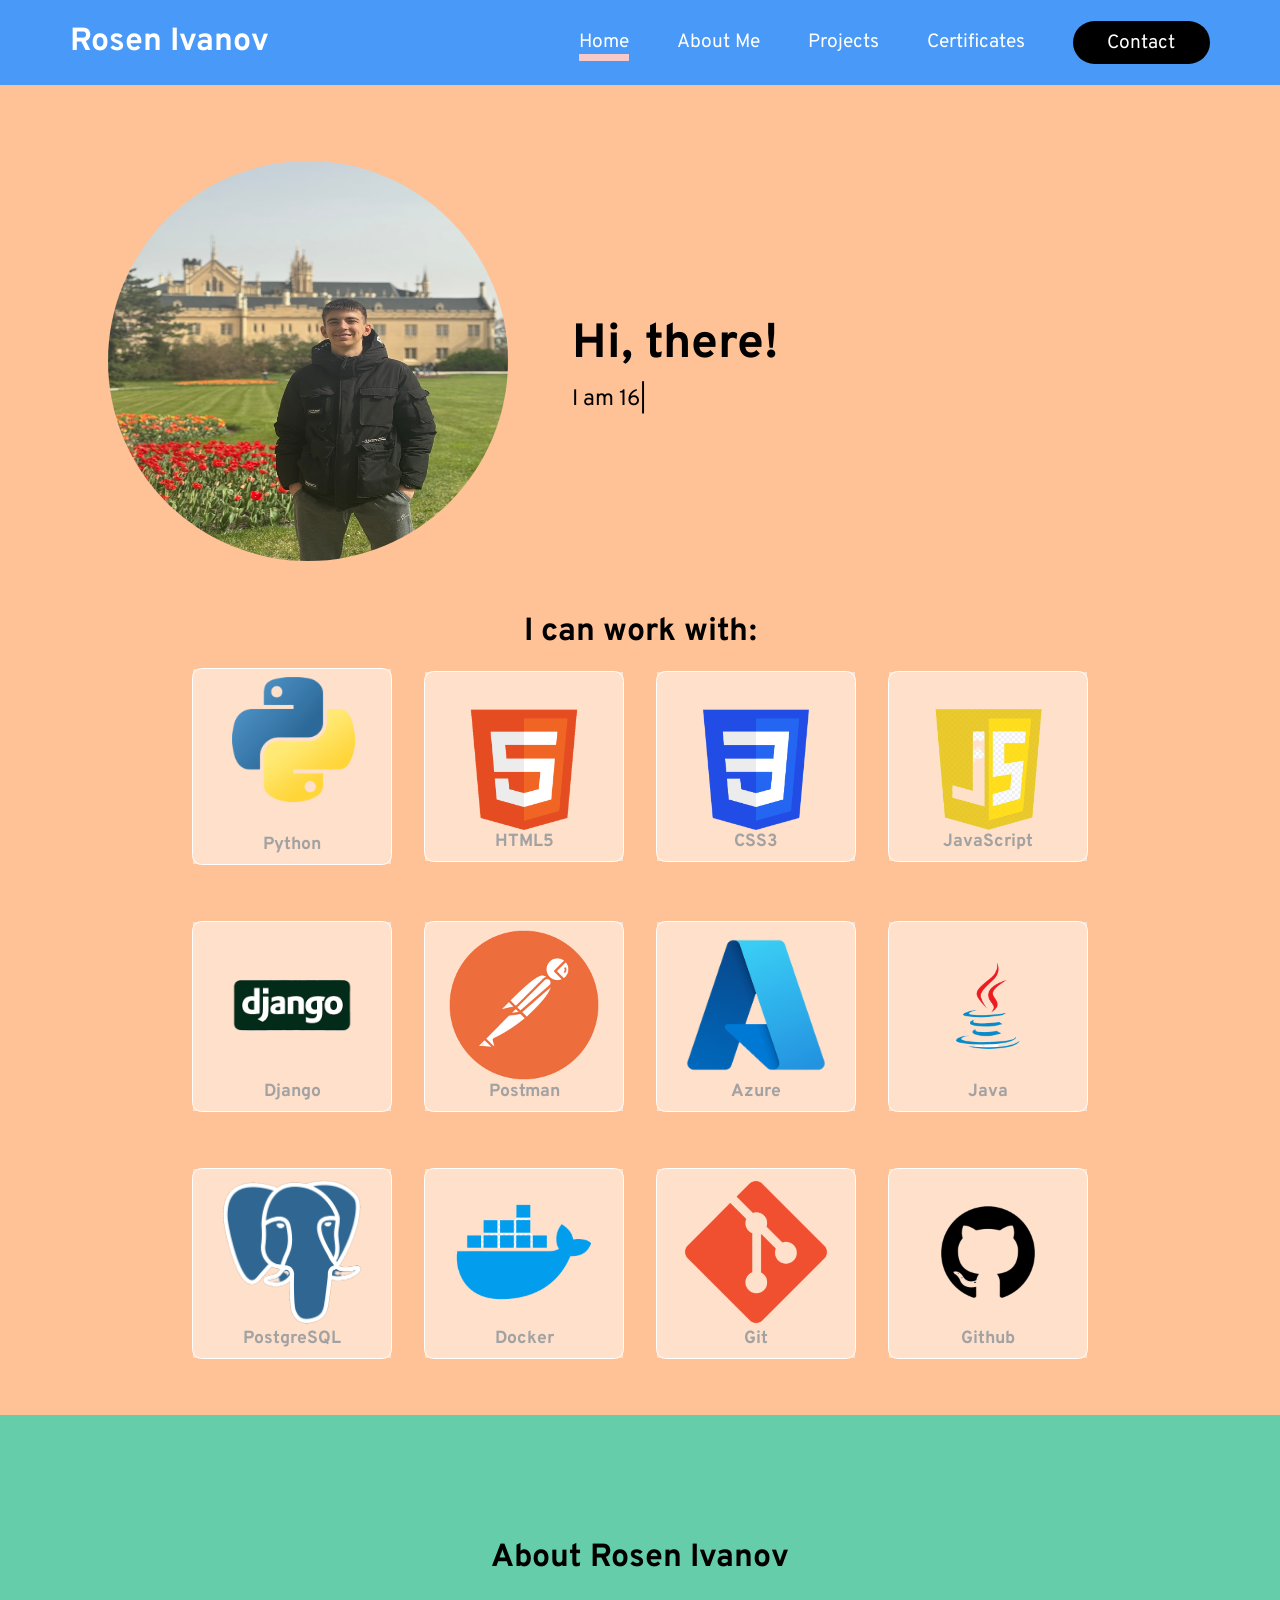
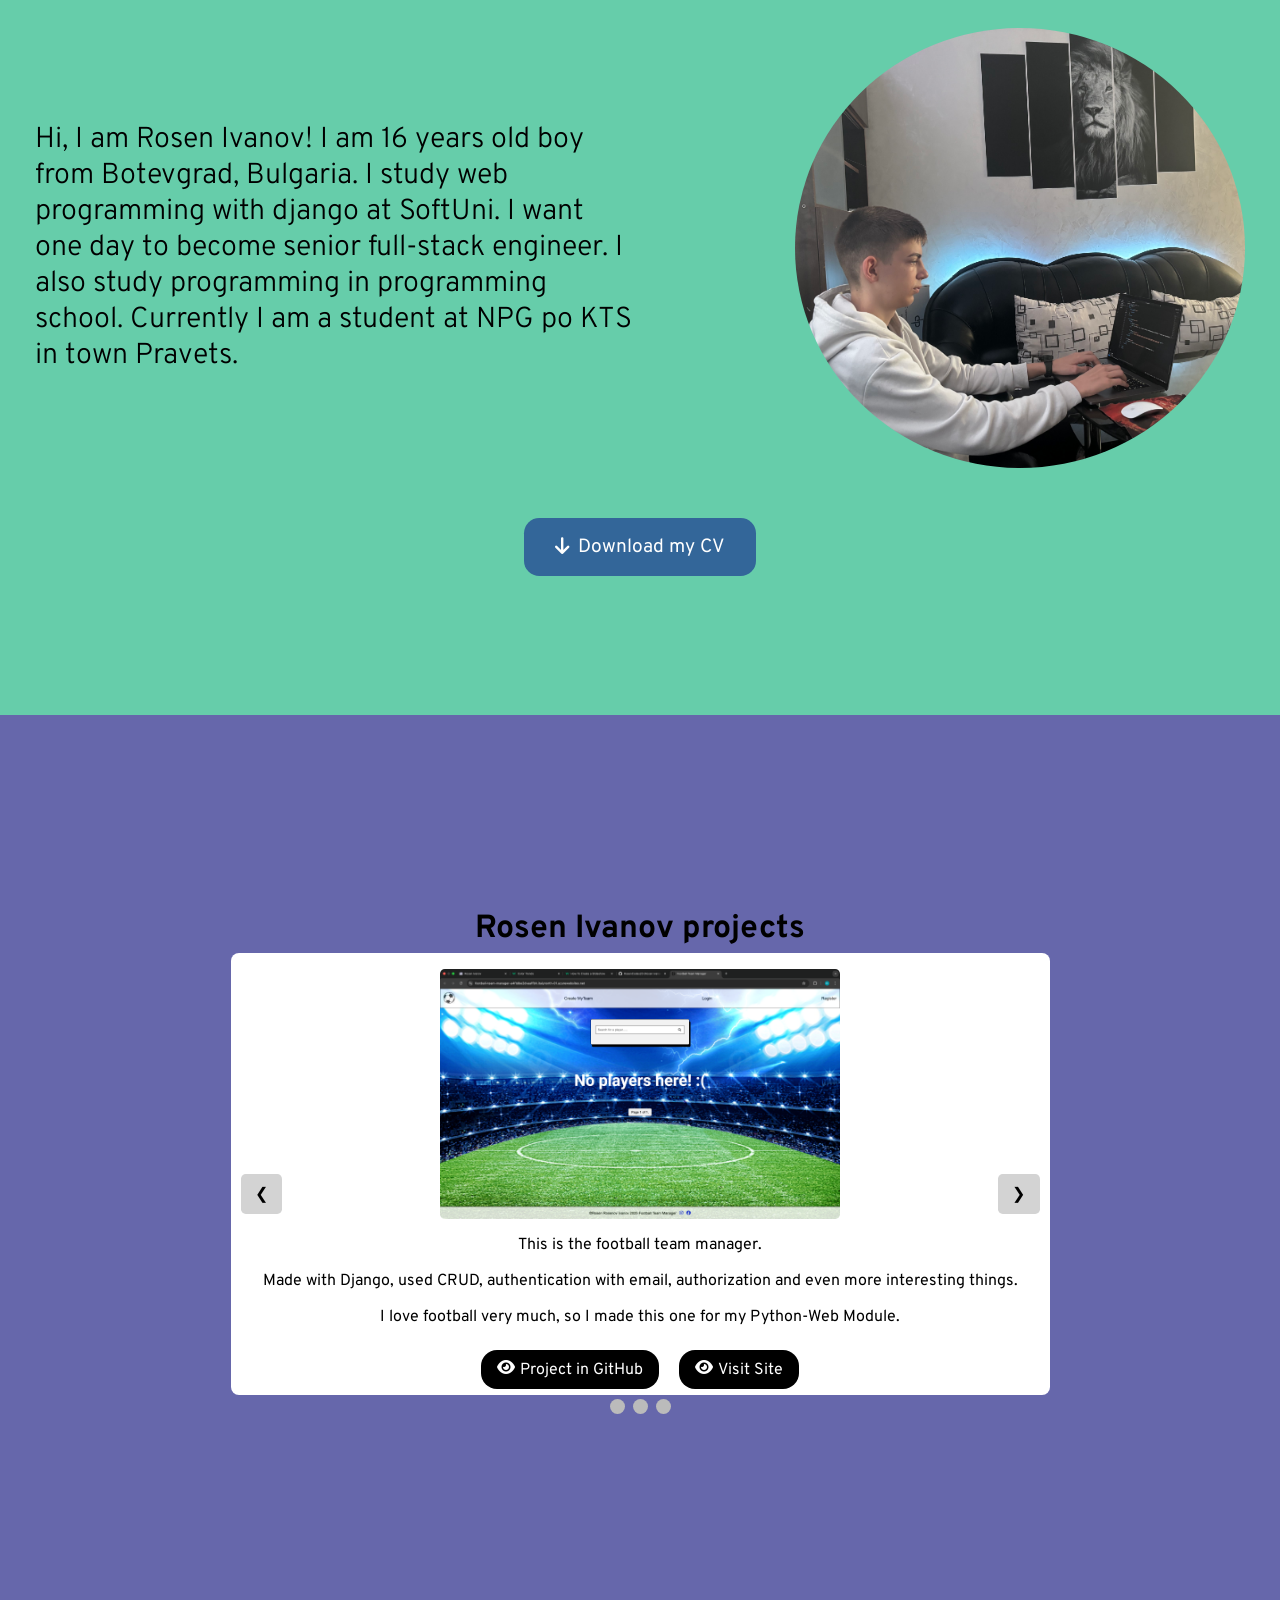
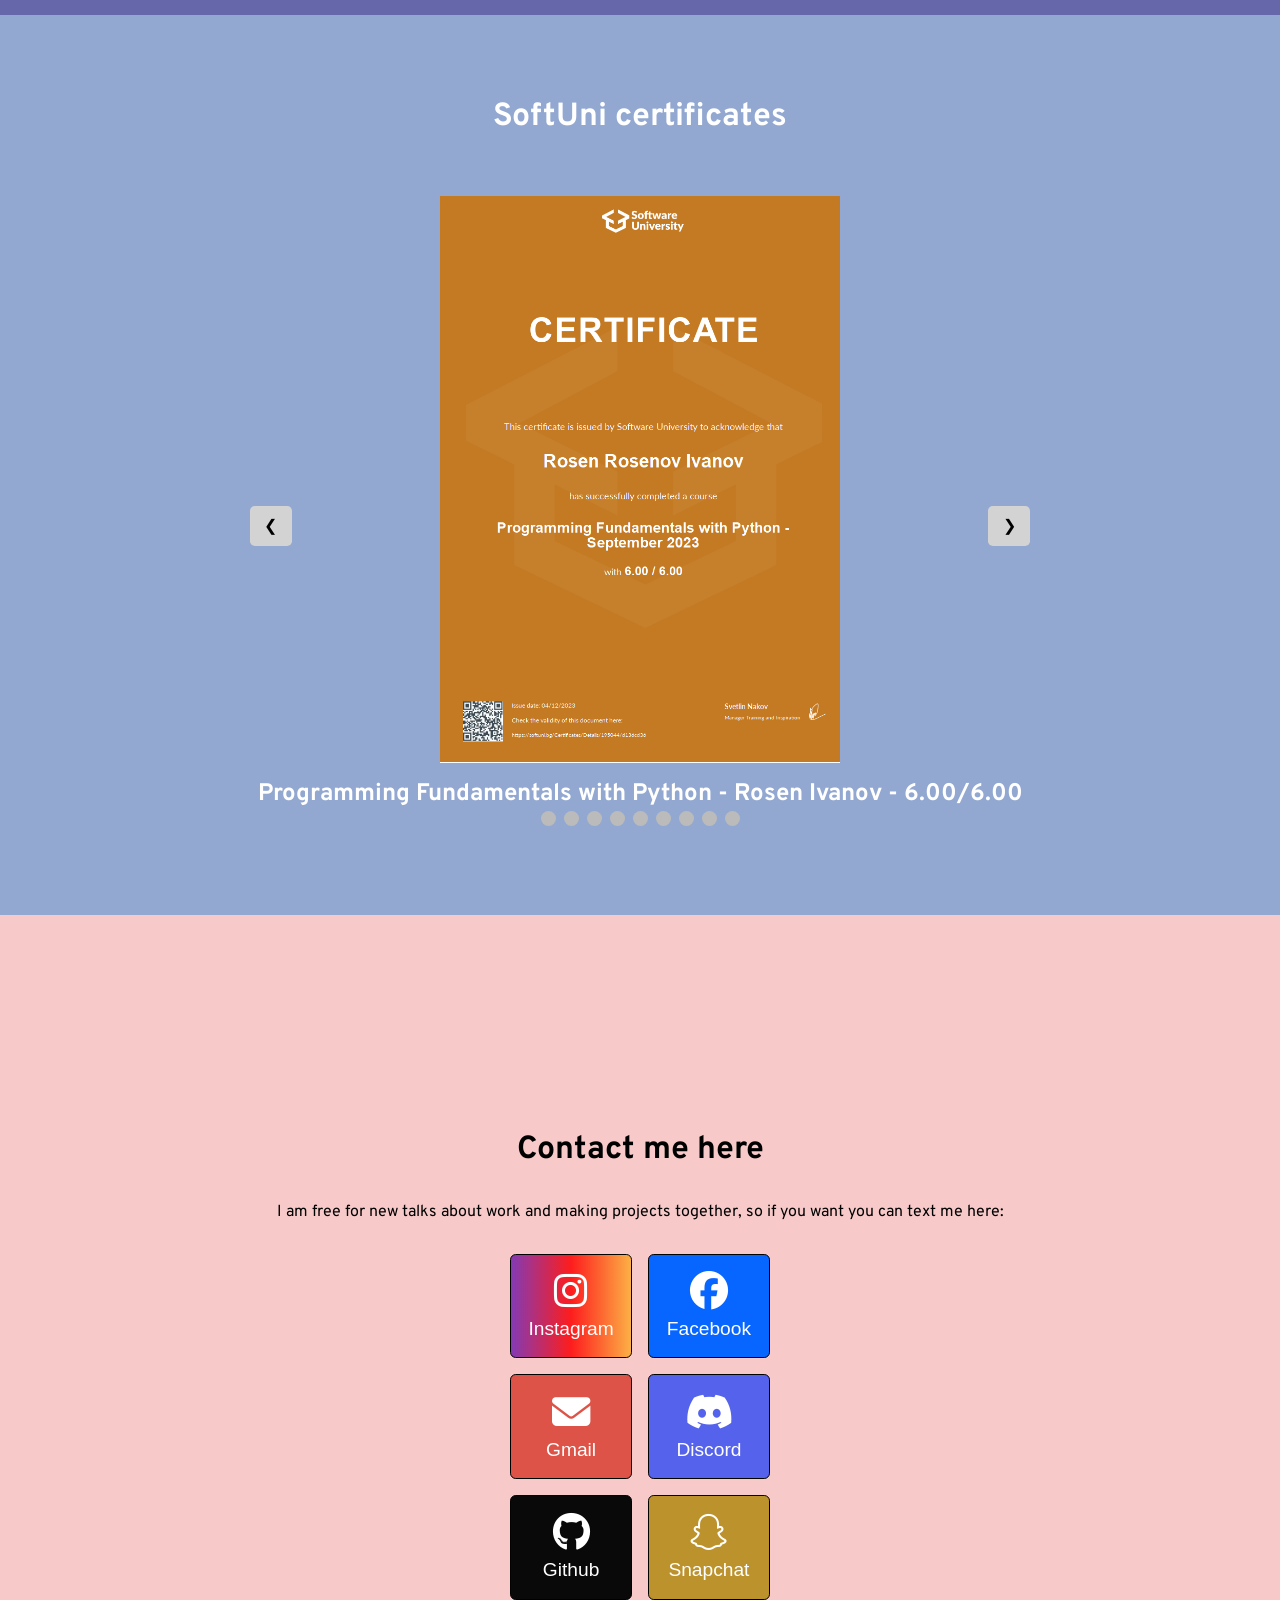
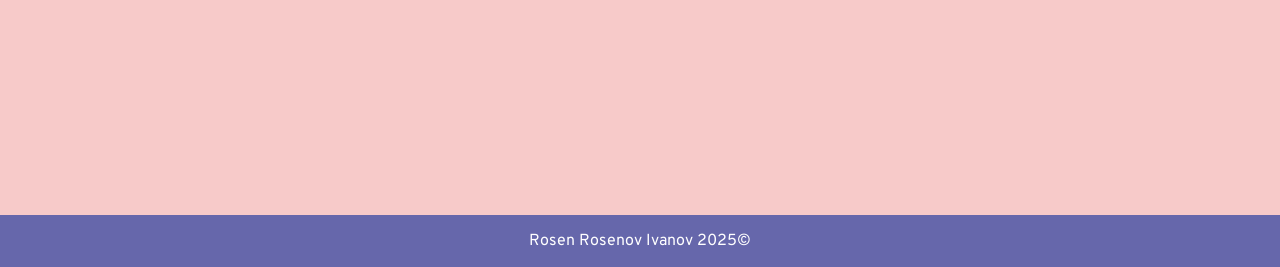
==== index.html @ 3afd98c7 "feat: added footer" ====
<!DOCTYPE html>
<html lang="en">
<head>
    <meta charset="UTF-8">
    <meta name="viewport" content="width=device-width, initial-scale=1.0">
    <title>Rosen Ivanov</title>
    <link rel="stylesheet" href="style.css">
    <link rel="icon" type="image/x-icon" href="https://cdn-icons-png.flaticon.com/512/6509/6509613.png">
    <script src="script.js"></script>
    <script src="nav.js"></script>
    <script src="copyText.js"></script>
    <script src="burger.js"></script>
    <script src="cv.js"></script>
    <link rel="stylesheet" href="https://cdnjs.cloudflare.com/ajax/libs/font-awesome/6.7.2/css/all.min.css" integrity="sha512-Evv84Mr4kqVGRNSgIGL/F/aIDqQb7xQ2vcrdIwxfjThSH8CSR7PBEakCr51Ck+w+/U6swU2Im1vVX0SVk9ABhg==" crossorigin="anonymous" referrerpolicy="no-referrer" />
</head>
<body>
    <header>
        
        <div class="h1-wrapper">
            <h1>Rosen Ivanov</h1>
        </div>
        
        <nav>
            <ul>
                <li><a href="#home" class="active">Home</a></li>
                <li><a href="#about">About Me</a></li>
                <li><a href="#projects">Projects</a></li>
                <li><a href="#certificates">Certificates</a></li>
                <li><a href="#contacts">Contact</a></li>
            </ul>
        </nav>
        
    </header>
    
    <section class="home" id="home">
        
        <section>
            <section>
                <img src="images/73BB8FD6-31E5-48A7-BD12-832B6E01105D_1_105_c.jpeg" alt="">
            </section>
            
            <div class="h2-wrap">
                <h2>Hi, there!</h2>
                <div class="p-wrap">
                    <p id="typing"></p>
                    <span>|</span>
                </div>
            </div>
            
            <div class="hamburger">
                <input type="checkbox" id="navi-toggle" class="checkbox" />
                <label for="navi-toggle" class="button">
                    <span class="icons">&nbsp;</span>
                </label>
                <div class="background">&nbsp;</div>
                
                <nav class="nav">
                    <ul class="list">
                        <li class="item"> <a class="link" href="#home"> Home </a> </li>
                        <li class="item"> <a class="link" href="#about"> About Me</a> </li>
                        <li class="item"> <a class="link" href="#projects"> Projects </a> </li>
                        <li class="item"> <a class="link" href="#certificates"> Certificates </a> </li>
                        <li class="item"> <a class="link" href="#contacts"> Contact </a> </li>
                    </ul>
                </nav>
            </div>
        </section>
        
        
        <section>
            <h2>I can work with:</h2>
            <div class="work-with-wrapper">
                
                <a href="https://www.python.org/" target="_blank">
                    <div class="wrap-img">
                        
                        <img src="images/Python-logo-notext Background Removed.png" alt="">
                        <h4>Python</h4>
                    </div>
                </a>
                
                <a href="https://developer.mozilla.org/en-US/docs/Web/HTML" target="_blank">
                    <div class="wrap-img">
                        <div class="img-wrapper">
                            
                            <img src="images/HTML5_Logo_512 Background Removed.png" alt="">
                        </div>
                        <h4>HTML5</h4>
                    </div>
                </a>
                
                <a href="https://developer.mozilla.org/en-US/docs/Web/CSS" target="_blank">
                    <div class="wrap-img">
                        <div class="img-wrapper">
                            <img src="images/CSS3_logo_and_wordmark Background Removed.png" alt="">
                        </div>
                        <h4>CSS3</h4>
                    </div>
                </a>
                
                <a href="https://developer.mozilla.org/en-US/docs/Web/JavaScript" target="_blank">
                    <div class="wrap-img">
                        <div class="img-wrapper">
                            <img src="images/6bd4cdb9e3c7f6de90a42593ee8817a1 Background Removed.png" alt="">
                        </div>
                        <h4>JavaScript</h4>
                    </div>
                </a>
                
                <a href="https://www.djangoproject.com/" target="_blank">
                    <div class="wrap-img">
                        <div class="img-wrapper">
                            <img src="images/png-transparent-django-python-computer-icons-logo-python-text-label-rectangle-thumbnail Background Removed.png" alt="">
                        </div>
                        <h4>Django</h4>
                    </div>
                </a>
                
                <a href="https://www.postman.com/" target="_blank">
                    <div class="wrap-img">
                        <div class="img-wrapper">
                            <img src="images/postman-logo Background Removed.png" alt="">
                        </div>
                        <h4>Postman</h4>
                    </div>
                </a>
                
                <a href="https://azure.microsoft.com/en-us/" target="_blank">
                    <div class="wrap-img">
                        <div class="img-wrapper">
                            <img src="images/azure-logo Background Removed.png" alt="">
                        </div>
                        <h4>Azure</h4>
                    </div>
                </a>
                
                <a href="https://www.java.com/en/" target="_blank">
                    <div class="wrap-img">
                        <div class="img-wrapper">
                            <img src="images/Java-Emblem Background Removed.png" alt="">
                        </div>
                        <h4>Java</h4>
                    </div>
                </a>
                
                <a href="https://www.postgresql.org/" target="_blank">
                    <div class="wrap-img">
                        <div class="img-wrapper">
                            <img src="images/Postgresql_elephant Background Removed.png" alt="">
                        </div>
                        <h4>PostgreSQL</h4>
                    </div>
                </a>
                
                <a href="https://www.docker.com/" target="_blank">
                    <div class="wrap-img">
                        <div class="img-wrapper">
                            <img src="images/docker Background Removed.png" alt="">
                        </div>
                        <h4>Docker</h4>
                    </div>
                </a>
                
                <a href="https://git-scm.com/" target="_blank">
                    <div class="wrap-img">
                        <div class="img-wrapper">
                            <img src="images/git-logo Background Removed.png" alt="">
                        </div>
                        <h4>Git</h4>
                    </div>
                </a>
                
                <a href="https://github.com/" target="_blank">
                    <div class="wrap-img">
                        <div class="img-wrapper">
                            <img src="images/github-logo Background Removed.png" alt="">
                        </div>
                        <h4>Github</h4>
                    </div>
                </a>
                
            </div>
        </section>
        
    </section>
    
    <section class="about-me" id="about">
        <h2>About Rosen Ivanov</h2>
        <section>
            <div class="p-wrapper">
                <p>Hi, I am Rosen Ivanov! I am 16 years old boy from Botevgrad, Bulgaria. I study web programming with django at SoftUni. I want one day to become senior full-stack engineer. I also study programming in programming school. Currently I am a student at NPG po KTS in town Pravets.</p>
            </div>
            
            <div class="img-wrapper">
                <img src="images/0DBF2E75-7035-4FCC-8E69-9D03ED6F7963_1_201_a.png" alt="">
            </div>
        </section>
        
        <div class="a-wrap">
            <a href=""><i class="fa-solid fa-arrow-down"></i>Download my CV</a>
        </div>
    </section>
    
    <section class="projects" id="projects">
        <h2>Rosen Ivanov projects</h2>
        <div class="slideshow-container">
            <div class="mySlides fade">
                <img src="images/football.png" width="400px" alt="">
                <div class="text">
                    <p>This is the football team manager.</p>
                    <p>Made with Django, used CRUD, authentication with email, authorization and even more interesting things.</p>
                    <p>I love football very much, so I made this one for my Python-Web Module.</p>
                </div>
                
                <div class="a-links-in-project">
                    <a href="https://github.com/RosenCodes20/Final-Web-Project" target="_blank"><i class="fa-solid fa-eye"></i>Project in GitHub</a>
                    <a href="https://football-team-manager-a4ftdbe2dvaaffbh.italynorth-01.azurewebsites.net/" target="_blank"><i class="fa-solid fa-eye"></i>Visit Site</a>    
                </div>
            </div>
            
            <div class="mySlides fade">
                <img src="images/fast_unit.png" width="400" alt="">
                
                <div class="text">
                    <p>This is the fast unit exercise made by me</p>
                    <p>Its work is to generate a students to teachers who will test students.</p>
                    <p>One of my biggest projects for school, because it will be used for a long time.</p>
                    <p>With that project my journey with getting better started and I am so happy to show it to you :)</p>
                </div>
                
                <div class="a-links-in-project">
                    <a href="https://github.com/RosenCodes20/Python-OOP/tree/main/fast_unit" target="_blank"><i class="fa-solid fa-eye"></i>Project in GitHub</a>
                </div>
            </div>
            
            <div class="mySlides fade">
                <img src="images/softuniada_project.png" width="400" alt="">
                
                <div class="text">
                    <p>This is my bottle shop for the competition softuniada.</p>
                    <p>At first I made this for my mother but then liked it and wanted to compete with it.</p>
                    <p>This is one of my biggest project and one that I like the most!</p>
                </div>
                
                <div class="a-links-in-project">
                    <a href="https://github.com/RosenCodes20/Python-OOP/tree/main/softuniada_project" target="_blank"><i class="fa-solid fa-eye"></i>Project in GitHub</a>
                </div>
            </div>
            
            <a class="prev" onclick="plusSlides(-1)">&#10094;</a>
            <a class="next" onclick="plusSlides(1)">&#10095;</a>
        </div>
        
        <div style="text-align:center">
            <span class="dot" onclick="currentSlide(1)"></span>
            <span class="dot" onclick="currentSlide(2)"></span>
            <span class="dot" onclick="currentSlide(3)"></span>
        </div>
    </section>
    
    <section class="certificates" id="certificates">
        <h2>SoftUni certificates</h2>
        <div class="certificate-slideshow">
            <div class="certificateSlides">
                <img src="images/Programming Fundamentals with Python - September 2023 - Certificate.png" width="400" alt="">
                <h2>Programming Fundamentals with Python - Rosen Ivanov - 6.00/6.00</h2>
            </div>
            
            <div class="certificateSlides">
                <img src="images/Python Advanced - January 2024 - Certificate.png" width="400" alt="">
                <h2>Python Advanced - Rosen Ivanov - 6.00/6.00</h2>
            </div>
            
            <div class="certificateSlides">
                <img src="images/Python OOP - February 2024 - Certificate.png" width="400" alt="">
                <h2>Python OOP - Rosen Ivanov - 6.00/6.00</h2>
            </div>
            
            <div class="certificateSlides">
                <img src="images/PostgreSQL - May 2024 - Certificate.png" width="400" alt="">
                <h2>PostgreSQL - Rosen Ivanov - 6.00/6.00</h2>
            </div>
            
            <div class="certificateSlides">
                <img src="images/Python ORM - June 2024 - Certificate.png" width="400" alt="">
                <h2>Python ORM - Rosen Ivanov - 6.00/6.00</h2>
            </div>
            
            <div class="certificateSlides">
                <img src="images/Django Basics - September 2024 - Certificate.png" width="400" alt="">
                <h2>Django Basics - Rosen Ivanov - 6.00/6.00</h2>
            </div>
            
            <div class="certificateSlides">
                <img src="images/Django Advanced - October 2024 - Certificate.png" width="400" alt="">
                <h2>Django Advanced - Rosen Ivanov - 6.00/6.00</h2>
            </div>
            
            <div class="certificateSlides">
                <img src="images/HTML & CSS - January 2025 - Certificate.png" width="400" alt="">
                <h2>HTML & CSS - Rosen Ivanov - 6.00/6.00</h2>
            </div>
            
            <div class="certificateSlides">
                <img src="images/JS Front-End - February 2025 - Certificate.png" width="400" alt="">
                <h2>JS Front-End - Rosen Ivanov - 6.00/6.00</h2>
            </div>
            
            <a class="prev" onclick="plusCertificateSlides(-1)">&#10094;</a>
            <a class="next" onclick="plusCertificateSlides(1)">&#10095;</a>
        </div>
        
        <div style="text-align:center">
            <span class="dots" onclick="currentCertificateSlide(1)"></span>
            <span class="dots" onclick="currentCertificateSlide(2)"></span>
            <span class="dots" onclick="currentCertificateSlide(3)"></span>
            <span class="dots" onclick="currentCertificateSlide(4)"></span>
            <span class="dots" onclick="currentCertificateSlide(5)"></span>
            <span class="dots" onclick="currentCertificateSlide(6)"></span>
            <span class="dots" onclick="currentCertificateSlide(7)"></span>
            <span class="dots" onclick="currentCertificateSlide(8)"></span>
            <span class="dots" onclick="currentCertificateSlide(9)"></span>
        </div>
    </section>
    
    <section class="contacts" id="contacts">
        <div class="contacts-wrap">
            <h2>Contact me here</h2>
            <p>I am free for new talks about work and making projects together, so if you want you can text me here:</p>
            <div class="a-links">
                <a href="https://www.instagram.com/rosko.r.i.6/">
                    <div class="instagram icon">
                        <i class="fa-brands fa-instagram"></i>
                        <p>Instagram</p>
                    </div>
                </a>
                
                <a href="https://www.facebook.com/profile.php?id=100019817384349&name=xhp_nt__fb__action__open_user">
                    <div class="facebook icon">
                        <i class="fa-brands fa-facebook"></i>
                        <p>Facebook</p>
                    </div>
                </a>
                
                <a href="" onclick="copyGmail()">
                    <div class="gmail icon">
                        <i class="fa-solid fa-envelope"></i>
                        <p>Gmail</p>
                    </div>
                </a>
                
                <a href="" onclick="copyDiscordUsername()">
                    <div class="discord icon">
                        <i class="fa-brands fa-discord"></i>
                        <p>Discord</p>
                    </div>
                </a>
                
                <a href="https://github.com/RosenCodes20">
                    <div class="github icon">
                        <i class="fa-brands fa-github"></i>
                        <p>Github</p>
                    </div>
                </a>
                
                <a href="https://snapchat.com/t/zWrj4nPE">
                    <div class="snapchat icon">
                        <i class="fa-brands fa-snapchat"></i>
                        <p>Snapchat</p>
                    </div>
                </a>
            </div>
        </div>
    </section>

    <footer>
        <p>Rosen Rosenov Ivanov 2025&copy;</p>
    </footer>
    
</body>
</html>
---- style.css ----
@import url('https://fonts.googleapis.com/css2?family=Lato:ital,wght@0,100;0,300;0,400;0,700;0,900;1,100;1,300;1,400;1,700;1,900&family=Margarine&family=Oleo+Script:wght@400;700&family=Overpass:ital,wght@0,100..900;1,100..900&family=Playwrite+PE:wght@100..400&family=Poppins:ital,wght@0,100;0,200;0,300;0,400;0,500;0,600;0,700;0,800;0,900;1,100;1,200;1,300;1,400;1,500;1,600;1,700;1,800;1,900&family=Roboto:ital,wght@0,100..900;1,100..900&family=Source+Sans+3:ital,wght@0,200..900;1,200..900&display=swap');

html {
    scroll-behavior: smooth;
}

body {
    font-family: "Overpass", sans-serif;
}

html {
    overflow-y: auto;
    overflow-x: hidden;
}

* {
    padding: 0;
    margin: 0;
}

html {
    box-sizing: border-box;
}

*,
*::before,
*::after {
    box-sizing: inherit;
}

header {
    background: #4999F8;
    display: flex;
    justify-content: space-between;
    color: white;
    align-items: center;
    padding: 1.4em;
    position: sticky;
    top: 0;
    z-index: 3;
}

header nav ul {
    display: flex;
    gap: 3em;
    align-items: center;
}

header nav {
    margin-right: 3em;
}

.h1-wrapper {
    margin-left: 3em;
}

header nav ul li {
    display: block;
}

header nav ul li a {
    text-decoration: none;
    color: white;
    font-size: 1.2em;
}

header nav ul li a:hover {
    color: black;
    transition: 0.4s ease-in-out;
}

header nav ul li:last-child a {
    background: black;
    padding: 0.5em 1.8em;
    border-radius: 1.2em;
}

header nav ul li:last-child a:hover {
    color: #4999F8;
}

.home {
    background: #FFC196;
}

.home section > img {
    width: 100%;
    max-width: 400px;
    border-radius: 50%;
    aspect-ratio: 1/1;
    box-shadow: 0 0.1 0.2em 0 rgb(0, 0, 0);
}

.home > img {
    transform: rotate(90deg);
    width: 500px;
    height: 510px;
}


.home > section:first-child {
    display: flex;
    justify-content: center;
    align-items: center;
    
    gap: 4em;
    flex-wrap: wrap;
    min-height: 55vh;
    
}

.h2-wrap {
    font-size: 2em;
    width: 600px;
}

.h2-wrap h2 {
    margin-bottom: 0.2em;
}

.p-wrap {
    display: flex;
    align-items: center;
}

.p-wrap p {
    font-size: 0.7em;
}

.p-wrap span {
    font-size: 0.7em;
}

.home section:last-child {
    text-align: center;
}

.home section:last-child h2 {
    font-size: 2em;
    margin-bottom: 0.5em;
}

.work-with-wrapper {
    display: flex;
    justify-content: center;
    align-items: center;
    width: 1000px;
    flex-wrap: wrap;
    gap: 2em;
    margin: 0 auto;
    
}

.wrap-img {
    position: relative;
    display: inline-block;
    border: 1.5px solid white;
    padding: 0.5em 2em;
    border-radius: 0.6em;
    width: 200px;
    text-align: center;
    
}

.wrap-img::before {
    content: '';
    position: absolute;
    top: 0;
    left: 0;
    width: 100%;
    height: 100%;
    background: white;
    opacity: 0.5;
    z-index: 1;
}

.wrap-img img {
    position: relative;
    z-index: 2;
    width: 150px;
    height: 150px;
    object-fit: contain;
}

.wrap-img > h4 {
    font-size: 1.1em;
    
}

.wrap-img:last-child {
    margin-bottom: 1.5em;
}

.img-wrapper {
    display: flex;
    justify-content: center;
    flex-direction: column;
    align-items: center;
}


.wrap-img:hover {
    transform: scale(1.05);
    transition: 0.2s ease-in;
}


section:last-child  a {
    color: #444;
}

.about-me {
    background: #66CDAA;
    min-height: 60dvh;
}

.about-me > section {
    display: flex;
    justify-content: space-around;
    align-items: center;
    min-height: 60dvh;
    gap: 10em;
}

.about-me > h2, .projects > h2, .certificates > h2 {
    font-size: 2em;
    color: black;
}

.certificates > h2 {
    margin-bottom: 2em;
    color: white;
}

.about-me > section .p-wrapper {
    max-width: 600px;
    font-size: 1.8em;
    font-weight: 300;
}

.about-me > section img {
    width: 450px;
    height: 440px;
    aspect-ratio: 1/1;
    border-radius: 50%;
}

.about-me > .a-wrap {
    display: flex;
    justify-content: center;
    padding-bottom: 1em;
}

.about-me > .a-wrap a {
    background: #369;
    color: white;
    text-decoration: none;
    padding: 0.9em 1.6em;
    border-radius: 0.8em;
    display: flex;
    justify-content: center;
    align-items: center;
    font-size: 1.2em;
}

.about-me > .a-wrap a:hover {
    opacity: 0.8;
    cursor: pointer;
}

.a-wrap i {
    margin-right: 0.5em;
}

.projects {
    min-height: 60dvh;
    background-color: #6667AB;
}

.slideshow-container {
    max-width: 1000px;
    position: relative;
    min-height: 50dvh;
    overflow: hidden;
    display: flex;
    align-items: center;
    justify-content: center;
}

.prev {
    position: absolute;
    top: 50%;
    left: 10px;
    background: lightgray;
    padding: 0.6em 0.9em;
    border-radius: 0.3em;
    cursor: pointer;
    user-select: none;
}

.next {
    position: absolute;
    top: 50%;
    right: 10px;
    background: lightgray;
    padding: 0.6em 0.9em;
    border-radius: 0.3em;
    cursor: pointer;
    user-select: none;
}

.prev:hover, .next:hover {
    opacity: 0.5;
    transition: ease-in-out 0.3s;
}

.mySlides {
    display: flex;
    flex-direction: column;
    justify-content: center;
    align-items: center;
    padding: 1em;
    background: white;
    border-radius: 0.5em;
    display: none;
}

.mySlides:first-child {
    display: flex;
}

.mySlides p {
    margin: 1em;
    text-align: center;
}

.mySlides img {
    border-radius: 0.3em;
}

.a-links-in-project a:first-child {
    margin-right: 1em;
}

.a-links-in-project i {
    padding-right: 0.3em;
}

.a-links-in-project a {
    text-decoration: none;
    background: black;
    color: white;
    padding: 0.6em 1em;
    border-radius: 1em;
    transition: ease-in-out 0.2s;
}

.a-links-in-project a:hover {
    color: #4999F8;
    transition: ease-in-out 0.3s;
}

.a-links-in-project {
    padding-top: 1em;
}

.dot, .dots {
    cursor: pointer;
    height: 15px;
    width: 15px;
    margin: 0 2px;
    background-color: #bbb;
    border-radius: 50%;
    display: inline-block;
    transition: background-color 0.6s ease;
}

.active, .dot:hover {
    background-color: #717171;
}

.certificates {
    min-height: 60dvh;
    background: #92A8D1;
}

.certificate-slideshow {
    width: 100%;
    max-width: 800px;
    position: relative;
    margin: 5em;
    min-height: 50dvh;
    height: 400px;
    display: flex;
    align-items: center;
    justify-content: center;
    flex-direction: column;
    box-sizing: border-box;
    color: white; 
}

.certificate-slideshow img {
    margin: 1em 0;
}

.certificateSlides {
    display: flex;
    flex-direction: column;
    justify-content: center;
    align-items: center;
}

.certificate-slideshow > .next, .certificate-slideshow > .prev {
    color: black;
}

.certificateSlides {
    display: none;
}

.certificateSlides:first-child {
    display: flex;
}

.certificateSlides > h2 {
    margin-bottom: 1em;
}

li > a.active {
    background: none;
    border-bottom: 0.4em solid #F7CAC9;
    transition: ease-in-out 0.3s;
}

.contacts {
    min-height: 60dvh;
    background: #F7CAC9;
}

.contacts > div > a {
    text-decoration: none;
}

.icon {
    border: 1px solid black;
    text-align: center;
    padding: 0.9em;
    font-size: 1.2em;
    font-family: Arial, Helvetica, sans-serif;
    border-radius: 0.3em;
}

.icon > i {
    font-size: 2em;
    margin-bottom: 0.2em;
}

.contacts-wrap {
    display: flex;
    justify-content: center;
    align-items: center;
    flex-wrap: wrap;
    flex-direction: column;
    gap: 2em;
    margin: 0 auto;
    min-height: 60dvh;
}

.contacts > .text {
    margin: 0 auto;
    border: 1px solid black;
}

.a-links {
    display: grid;
    grid-template-columns: repeat(2, 1fr);
    gap: 1em;
    max-width: 300px;
    text-align: center;
}

.a-links > a {
    text-decoration: none;
}

section[class] {
    min-height: 100dvh;
    display: flex;
    flex-direction: column;
    justify-content: center;
    align-items: center; 
    scroll-snap-align: start; 
    padding: 2em;
    box-sizing: border-box
}

.instagram {
    background: linear-gradient(90deg, rgba(131, 58, 180, 1) 0%, rgba(253, 29, 29, 1) 50%, rgba(252, 176, 69, 1) 100%);
    color: white;
}

.facebook {
    background: #0766FF;
    color: white;
}

.gmail {
    background: #DE5347;
    color: white;
}

.discord {
    background: #5562EB;
    color: white;
}

.github {
    background: #090909;
    color: white;
}

.snapchat {
    background: #BC922C;
    color: white;
}

.contacts-wrap > h2 {
    font-size: 2em;
}

.hamburger {
    display: none;
}

footer {
    background: #6667AB;
    padding: 1em;
    text-align: center;
    color: white;
}


@media (max-width: 1127px) {
    .h2-wrap {
        margin: 0 auto;
        text-align: center;
    }
    
    .p-wrap {
        margin: 0 auto;
        text-align: center;
        display: flex;
        justify-content: center;
        margin-bottom: 1em;
    }
    
    .about-me > section {
        flex-direction: column-reverse;
        gap: 0;
    }
    
    .about-me > section img {
        margin: 1.5em 0;
    }
    
    .about-me > section p {
        margin-bottom: 1em;
    }
}


@media (max-width: 1050px) {
    header {
        flex-direction: column;
        align-items: center;
        justify-content: center;
        position: static;
    }
    
    h1 {
        width: 100%;
        margin-bottom: 1em;
        font-size: 1.7em;
    }
    
    .h1-wrapper {
        width: 100%;
        margin: 0 auto;
    }
    
    nav ul {
        flex-direction: column;
        align-items: center;
        justify-content: center;
        max-width: 200px;
        margin: 0 auto;
    }
}

@media (max-width: 1050px) {
    
    .h2-wrap {
        margin: 0 auto;
        text-align: center;
        width: 100%;
    }
    
    .p-wrap {
        margin: 0 auto;
        text-align: center;
        display: flex;
        justify-content: center;
        margin-bottom: 1em;
    }
    
    .work-with-wrapper {
        flex-direction: column;
        display: grid;
        grid-template-columns: repeat(2, 1fr);
        gap: 1em;
        width: 100%;
    }
    
    .about-me > section {
        flex-direction: column-reverse;
        gap: 0;
    }
    
    .about-me > section img {
        margin: 1.5em 0;
    }
    
    .about-me > section p {
        margin-bottom: 1em;
    }
    
    .contacts-wrap > p {
        text-align: center;
        margin: 0 auto;
    }
}

@media (max-width: 1050px) {
    .hamburger {
        display: block;
    }
    
    header {
        display: none;
    }
    
    
    .checkbox {
        display: none;
    }
    
    .button {
        position: relative;
        background-color: white;
        height: 5rem;
        width: 5rem;
        border-radius: 50%;
        position: fixed;
        top: 5vh; 
        right: 5vw; 
        z-index: 2000;
        box-shadow: 0 1rem 3rem black;
        text-align: center; 
        cursor: pointer;
    }
    
    .background {
        height: 4rem;
        width: 4rem;
        border-radius: 50%;
        position: fixed;
        top: 5.5vh; 
        right: 5.5vw; 
        background-image: radial-gradient(green, black);
        z-index: 1000;
        
        transition: transform 0.8s cubic-bezier(0.86, 0, 0.07, 1);
    }
    
    .nav {
        height: 100vh;
        position: fixed;
        top: 0;
        right: -60vw;
        z-index: 1500;
        opacity: 0;
        width: 0;
        transition: all 0.8s;
    }
    
    .list {
        position: absolute;
        top: 50%;
        left: 50%;
        transform: translate(-50%, -50%);
        list-style: none;
        text-align: center;
        width: 100%;
    }
    
    .item {
        margin: 1rem;
        font-size: 36px;
    }
    
    .link {
        text-decoration: none;
        color: white;
    }

    .link:not(:last-child) {
        padding-bottom: 3em;
    }
    
    .link:hover,
    .link:active {
        color: lightgreen;
        cursor: pointer;
    }
    
    .checkbox:checked ~ .background {
        transform: scale(80);
    }
    .checkbox:checked ~ .nav {
        opacity: 1;
        width: 100%;
        right: 0;
    }
    
    .icons {
        position: absolute;
        top: 50%;
        left: 50%;
        transform: translate(-50%, -50%);
    }
    
    .icons,
    .icons::before,
    .icons::after {
        width: 3rem;
        height: 2px;
        background-color: gray;
        display: inline-block;
    }
    
    .icons::before,
    .icons::after {
        content: "";
        position: absolute;
        left: 0;
        transition: all 0.2s;
    }
    
    .icons::before {
        top: -0.8rem;
    }
    .icons::after {
        top: 0.8rem;
    }
    
    .button:hover icons:before {
        top: -1rem;
    }
    .button:hover icons::after {
        top: 1rem;
    }
    
    .checkbox:checked + .button .icons {
        background-color: transparent;
    }
    
    .checkbox:checked + .button .icons::before {
        top: 0;
        transform: rotate(135deg);
    }
    .checkbox:checked + .button .icons::after {
        top: 0;
        transform: rotate(-135deg);
    }

    li > a.active {
        border-bottom: none;
    }
}

@media (max-width: 450px) {
    .home > section > section > img {
        width: 350px;
        height: 350px;
    }

    .work-with-wrapper {
        display: flex;
        flex-direction: column;
    }

    #typing {
        font-size: 0.6em;
    }

    section > .img-wrapper > img {
        width: 350px;
        height: 350px;
    }

    .p-wrapper p {
        font-size: 0.7em;
    }

    .text {
        font-size: 1.1em;
    }

    .mySlides > img {
        width: 300px;
    }
    
    .projects > h2 {
        margin-bottom: 2em;
        text-align: center;
    }

    .mySlides {
        margin-bottom: 1.5em;
    }

    .prev {
        left: 0;
    }

    .next {
        right: 0;
    }

    .a-links-in-project {
        display: flex;
        flex-direction: column;
        width: 100%;
        gap: 1em;
        justify-content: center;
    }

    .a-links-in-project a:last-child {
        width: 95%;
    }

    .a-links-in-project a {
        text-align: center;
    }
    
    .certificateSlides > img {
        width: 300px;
    }

    .certificateSlides {
        font-size: 1em;
        text-align: center;
    }

    .certificate-slideshow > .prev {
        top: 40%;
    }

    .certificate-slideshow > .next {
        top: 40%;
    }
}

@media (min-width: 1050px) {
    header {
        position: sticky;
        top: 0;
        z-index: 100;
    }

}

@media (max-width: 600px) {
    body, html {
        overflow-x: hidden;
    }
}
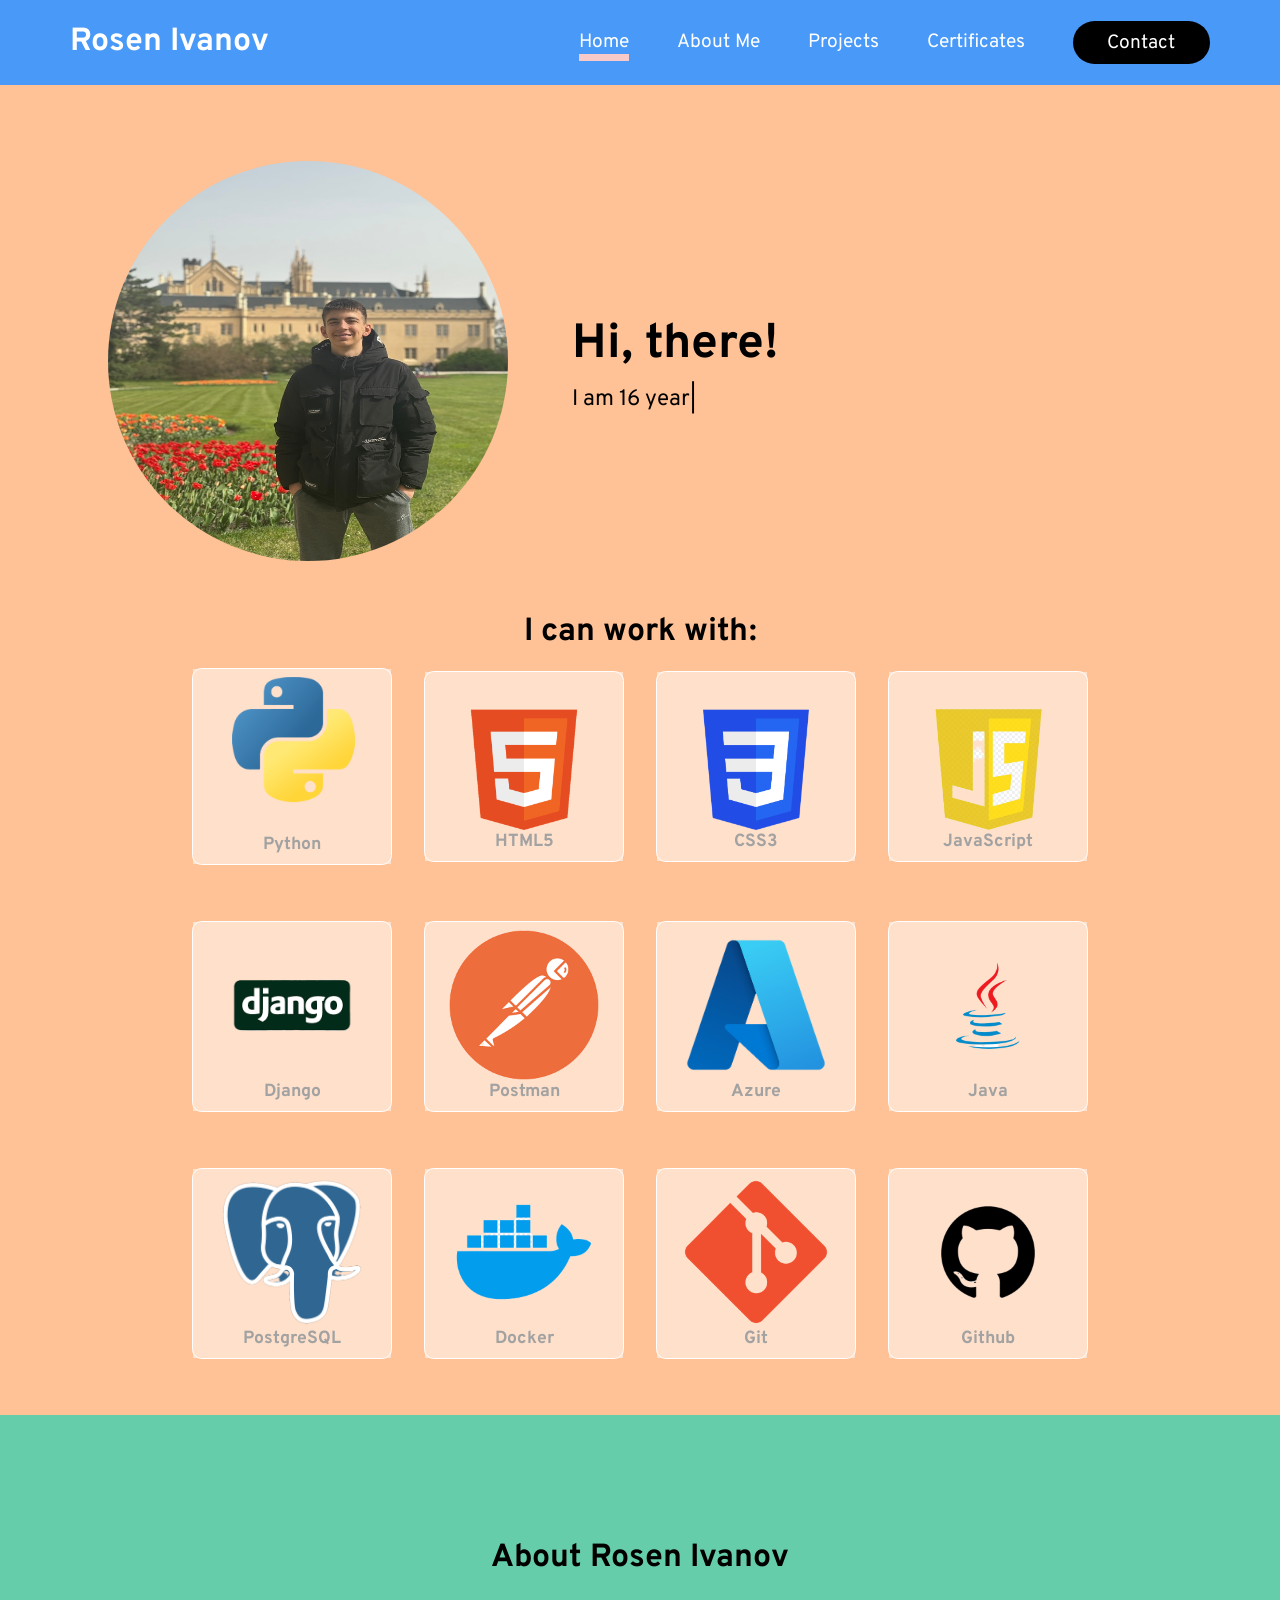
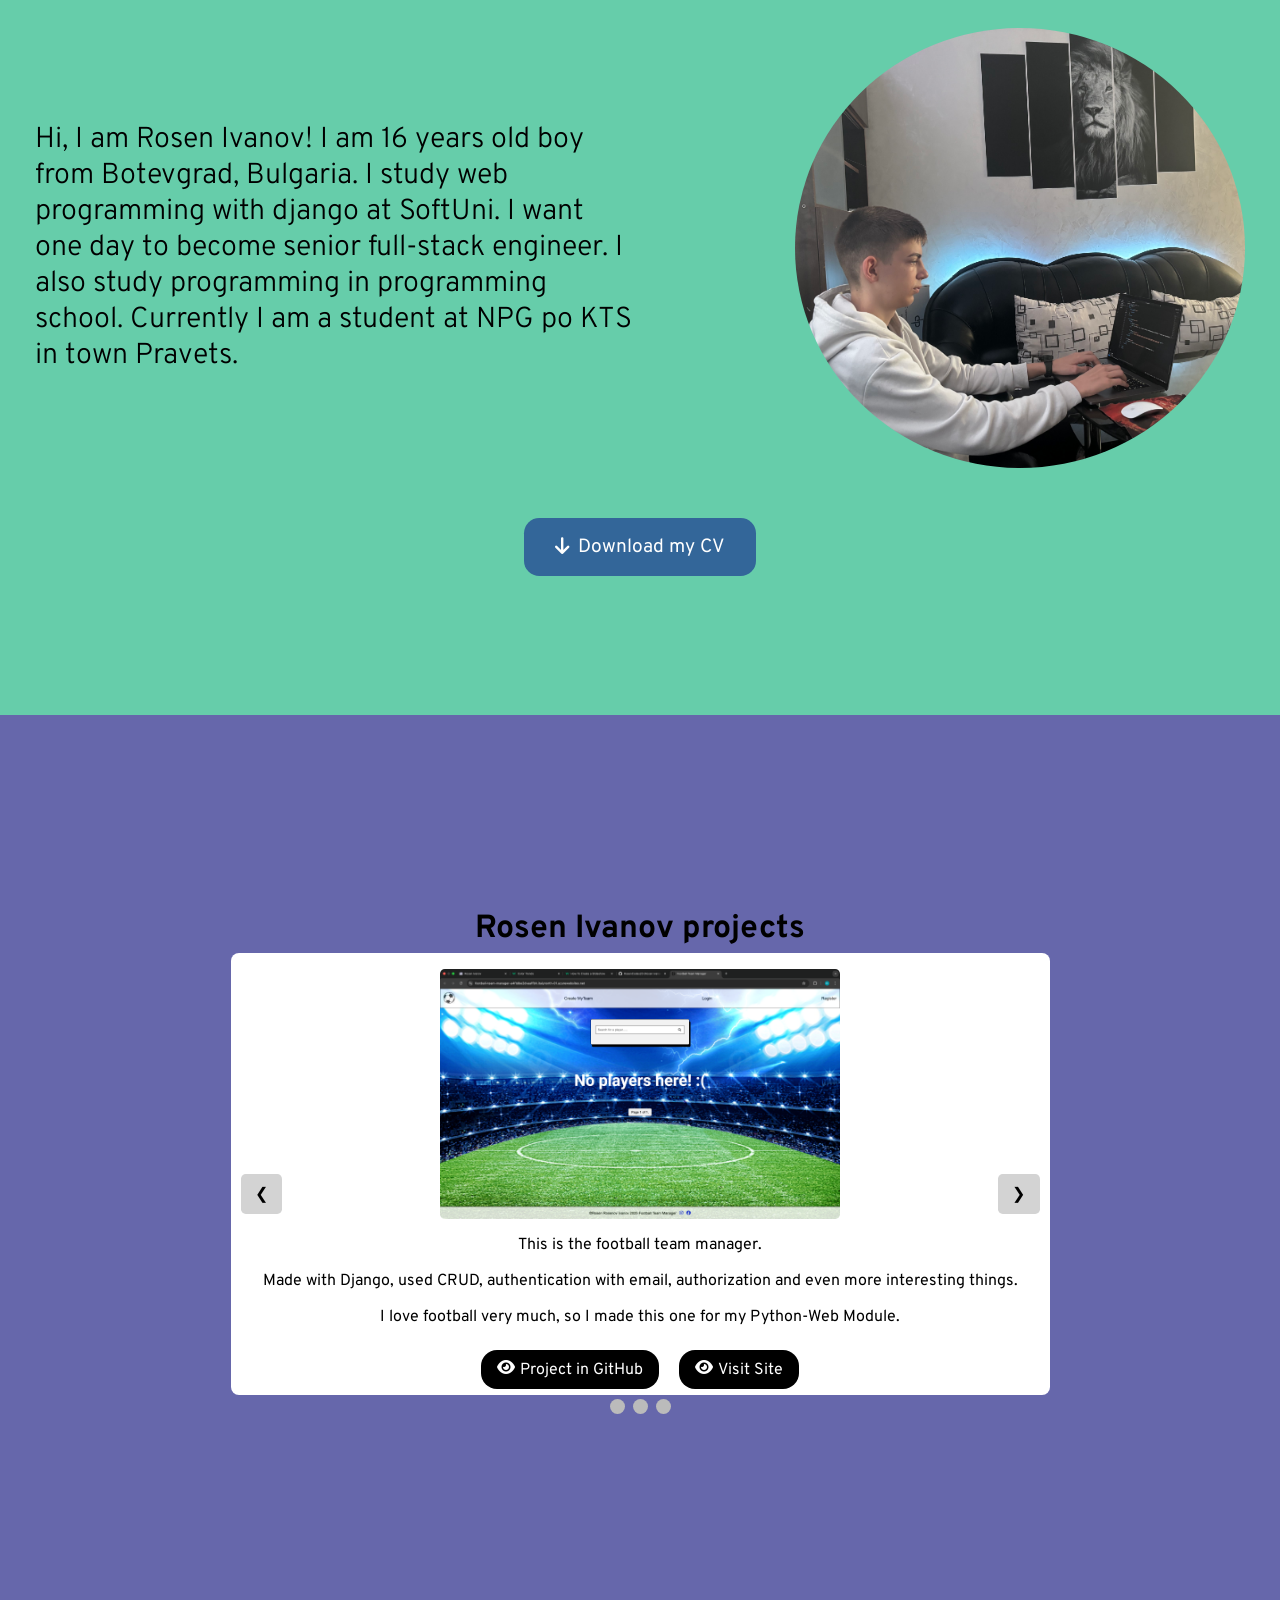
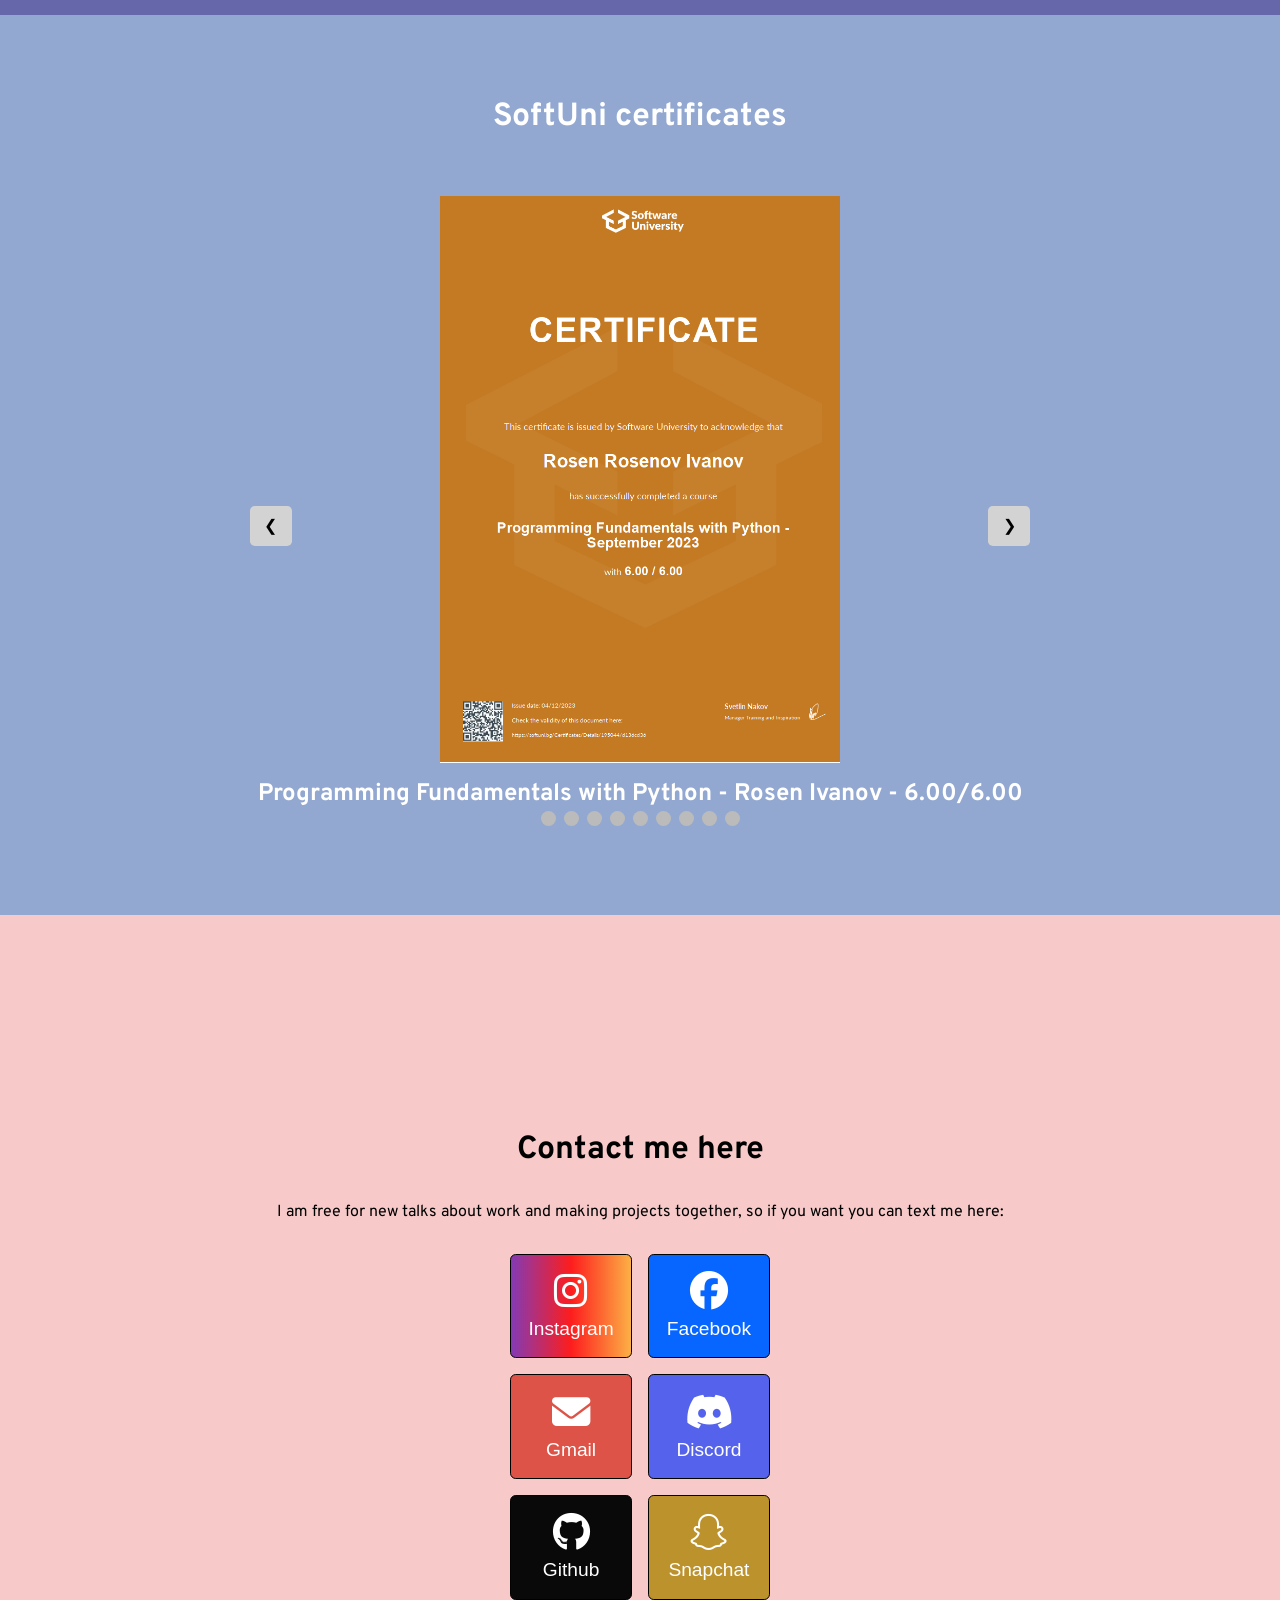
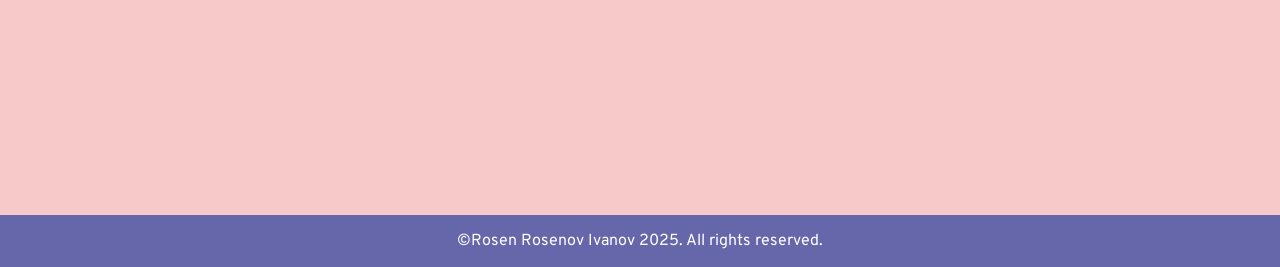
==== commit 6df5025c: "fix: fixed footer" ====
--- a/index.html
+++ b/index.html
@@ -374,7 +374,7 @@
     </section>
 
     <footer>
-        <p>Rosen Rosenov Ivanov 2025&copy;</p>
+        <p>&copy;Rosen Rosenov Ivanov 2025. All rights reserved.</p>
     </footer>
     
 </body>
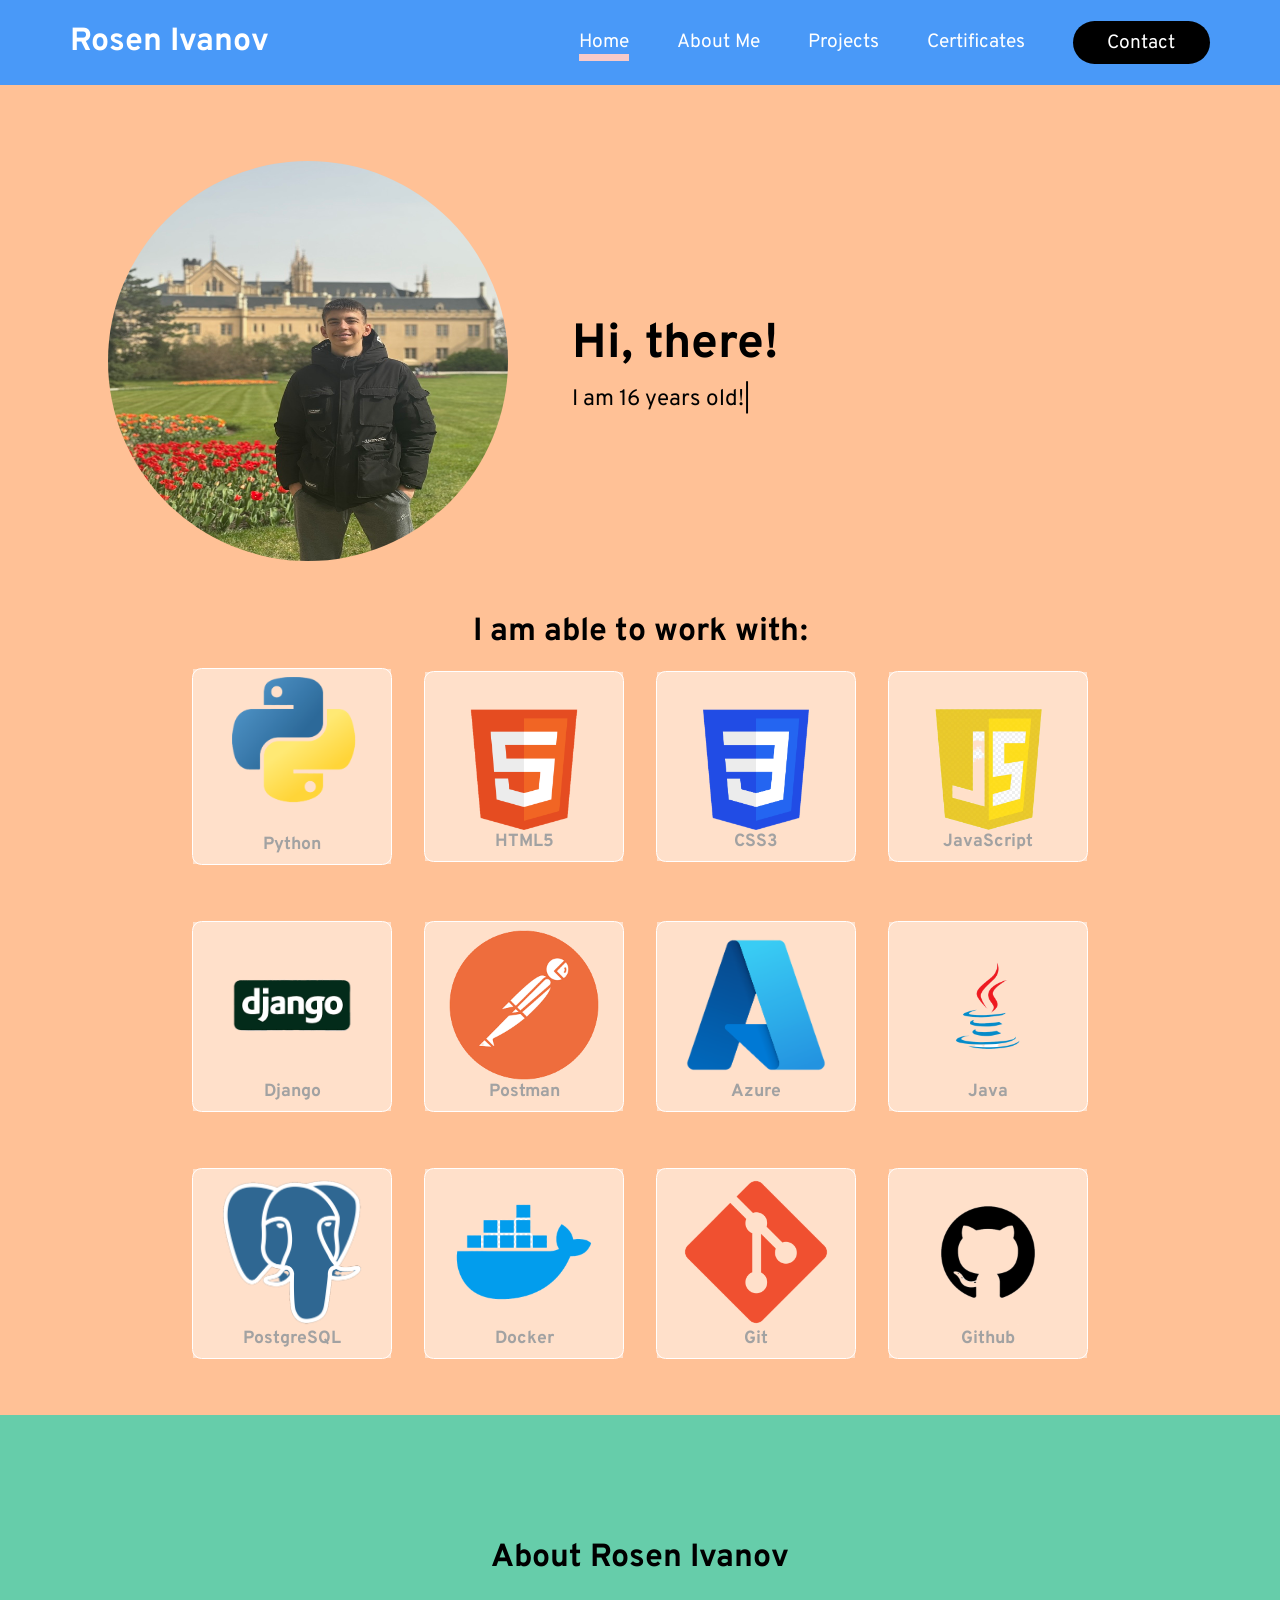
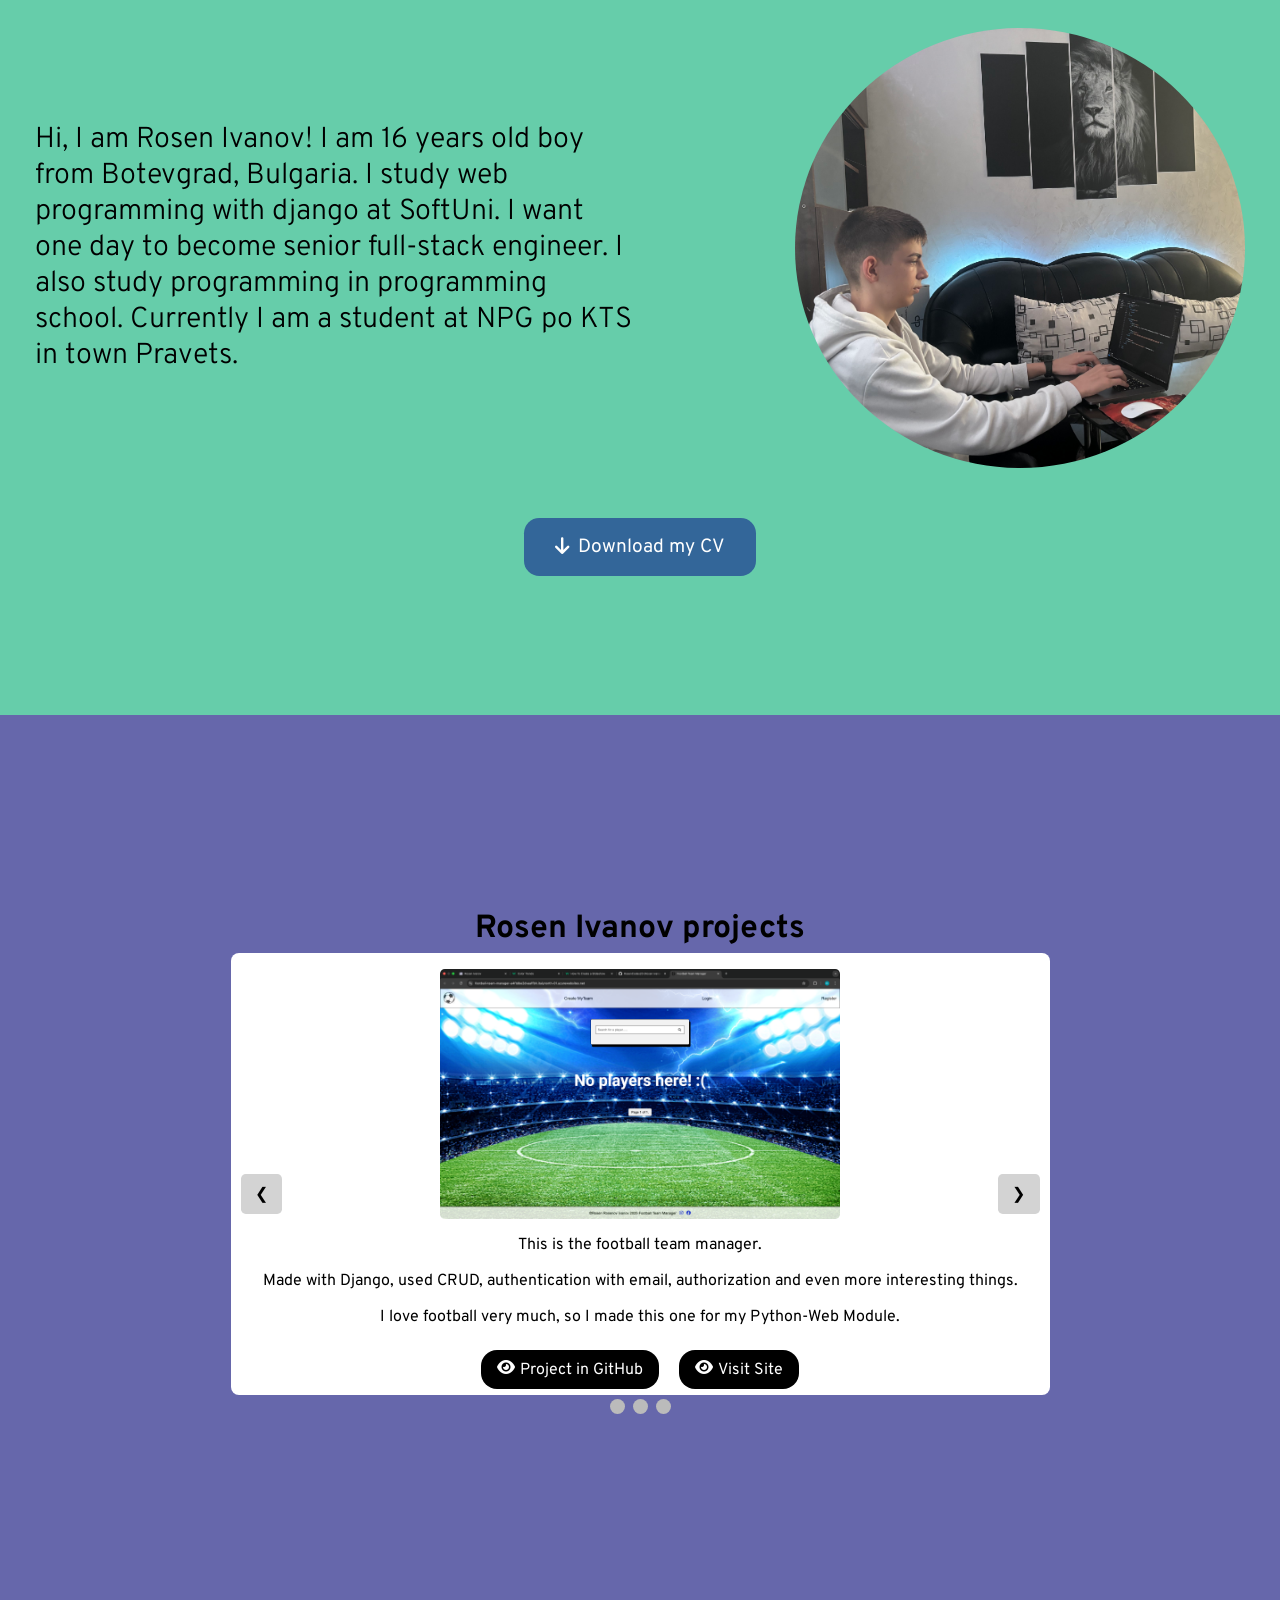
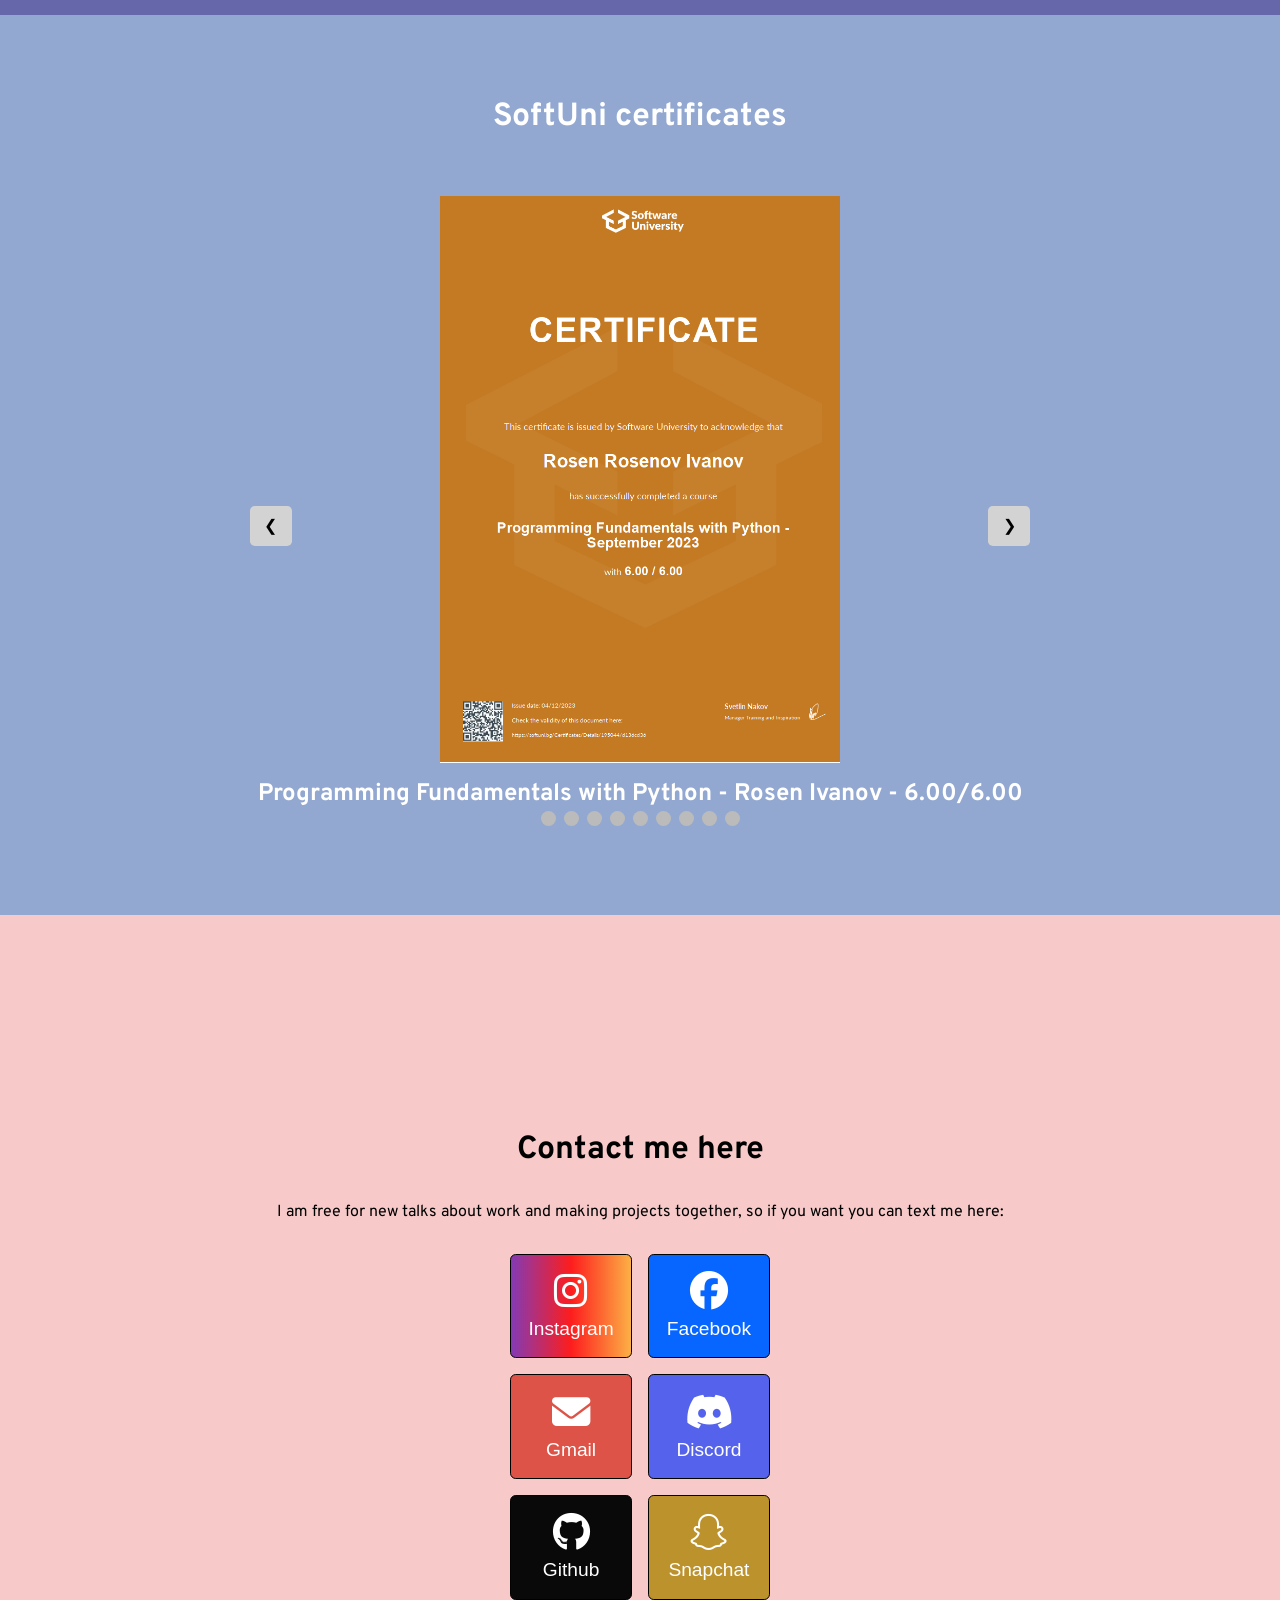
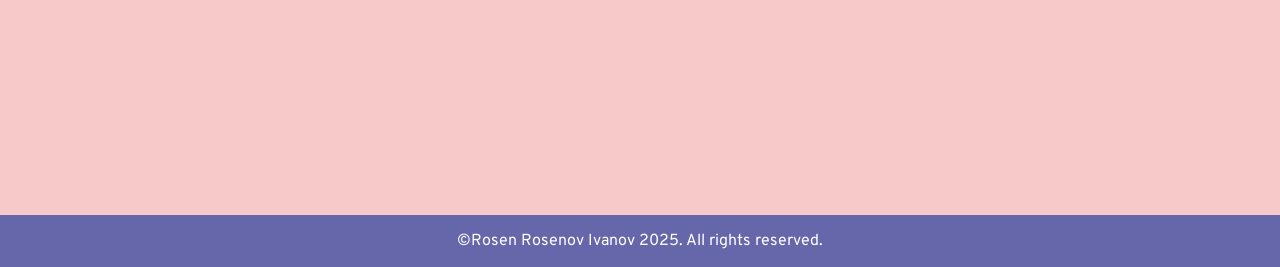
==== commit 148e2329: "feat: changed some text" ====
--- a/index.html
+++ b/index.html
@@ -68,7 +68,7 @@
         
         
         <section>
-            <h2>I can work with:</h2>
+            <h2>I am able to work with:</h2>
             <div class="work-with-wrapper">
                 
                 <a href="https://www.python.org/" target="_blank">
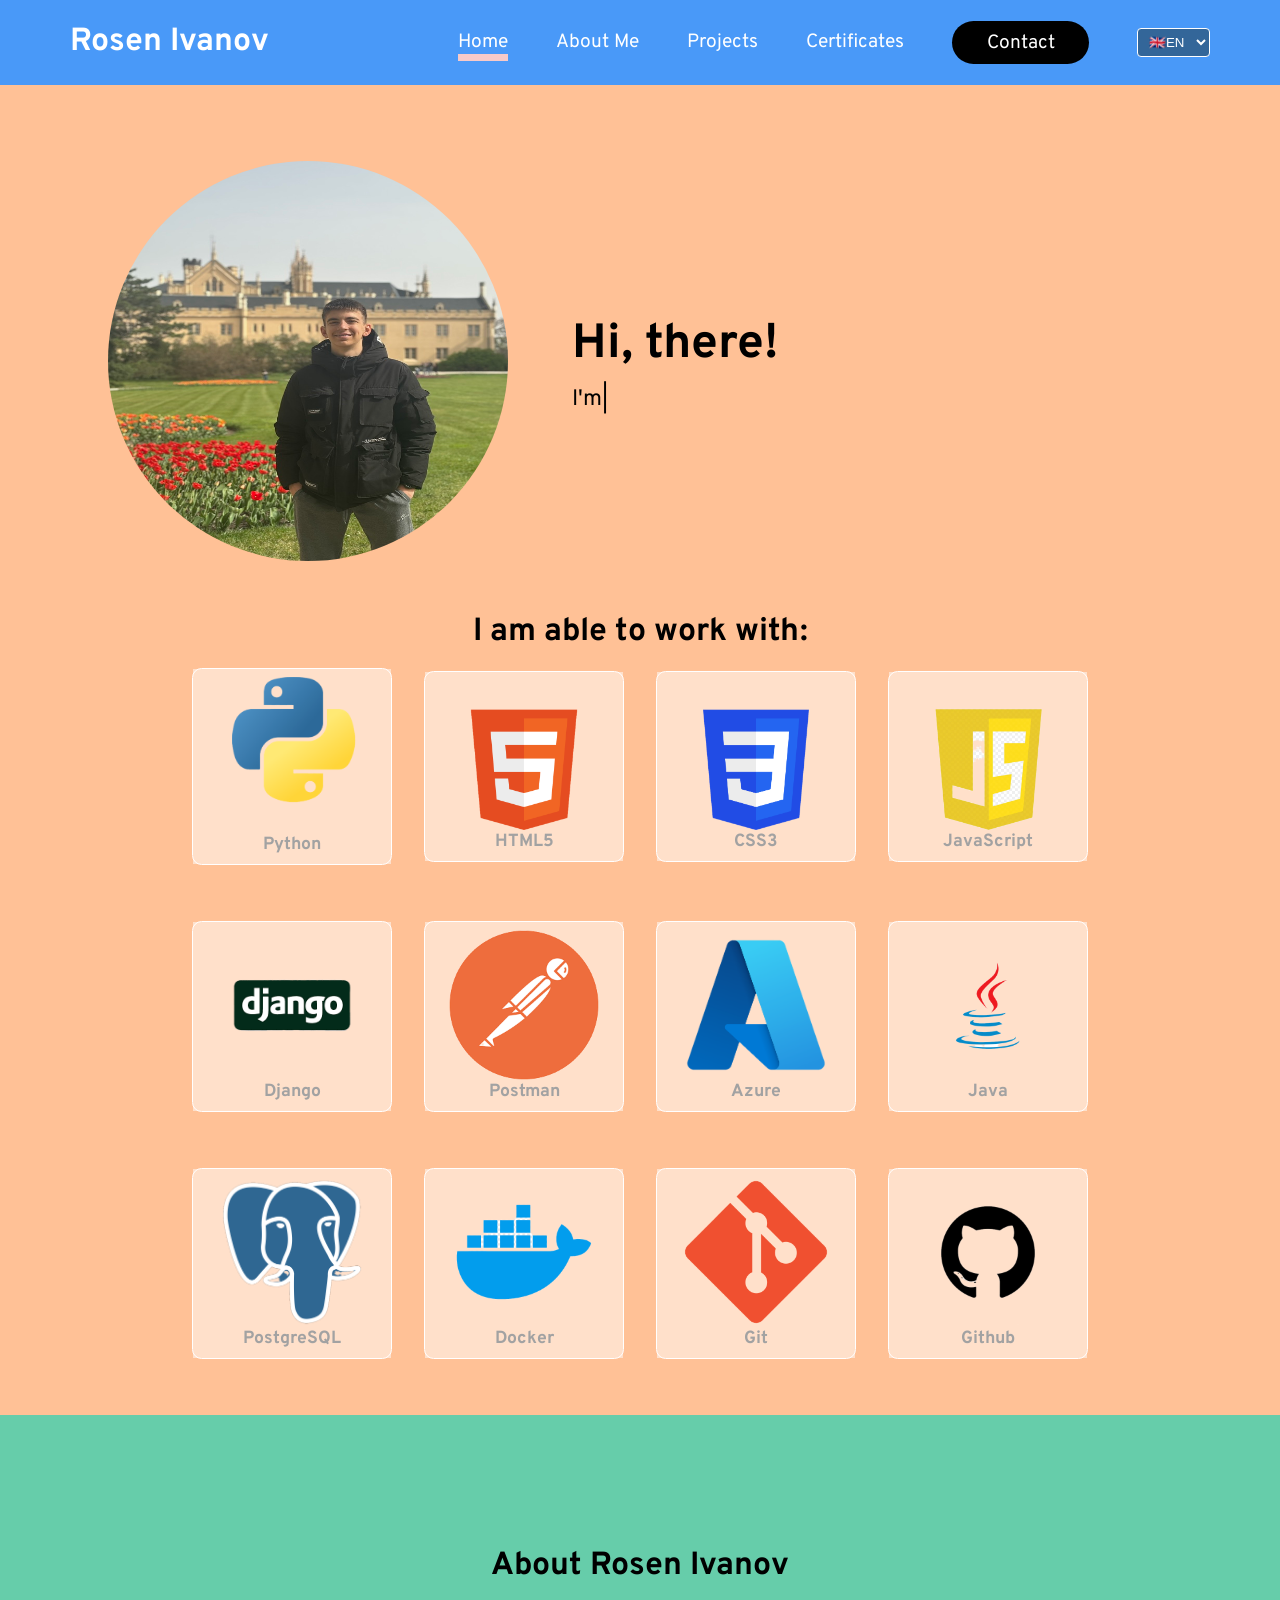
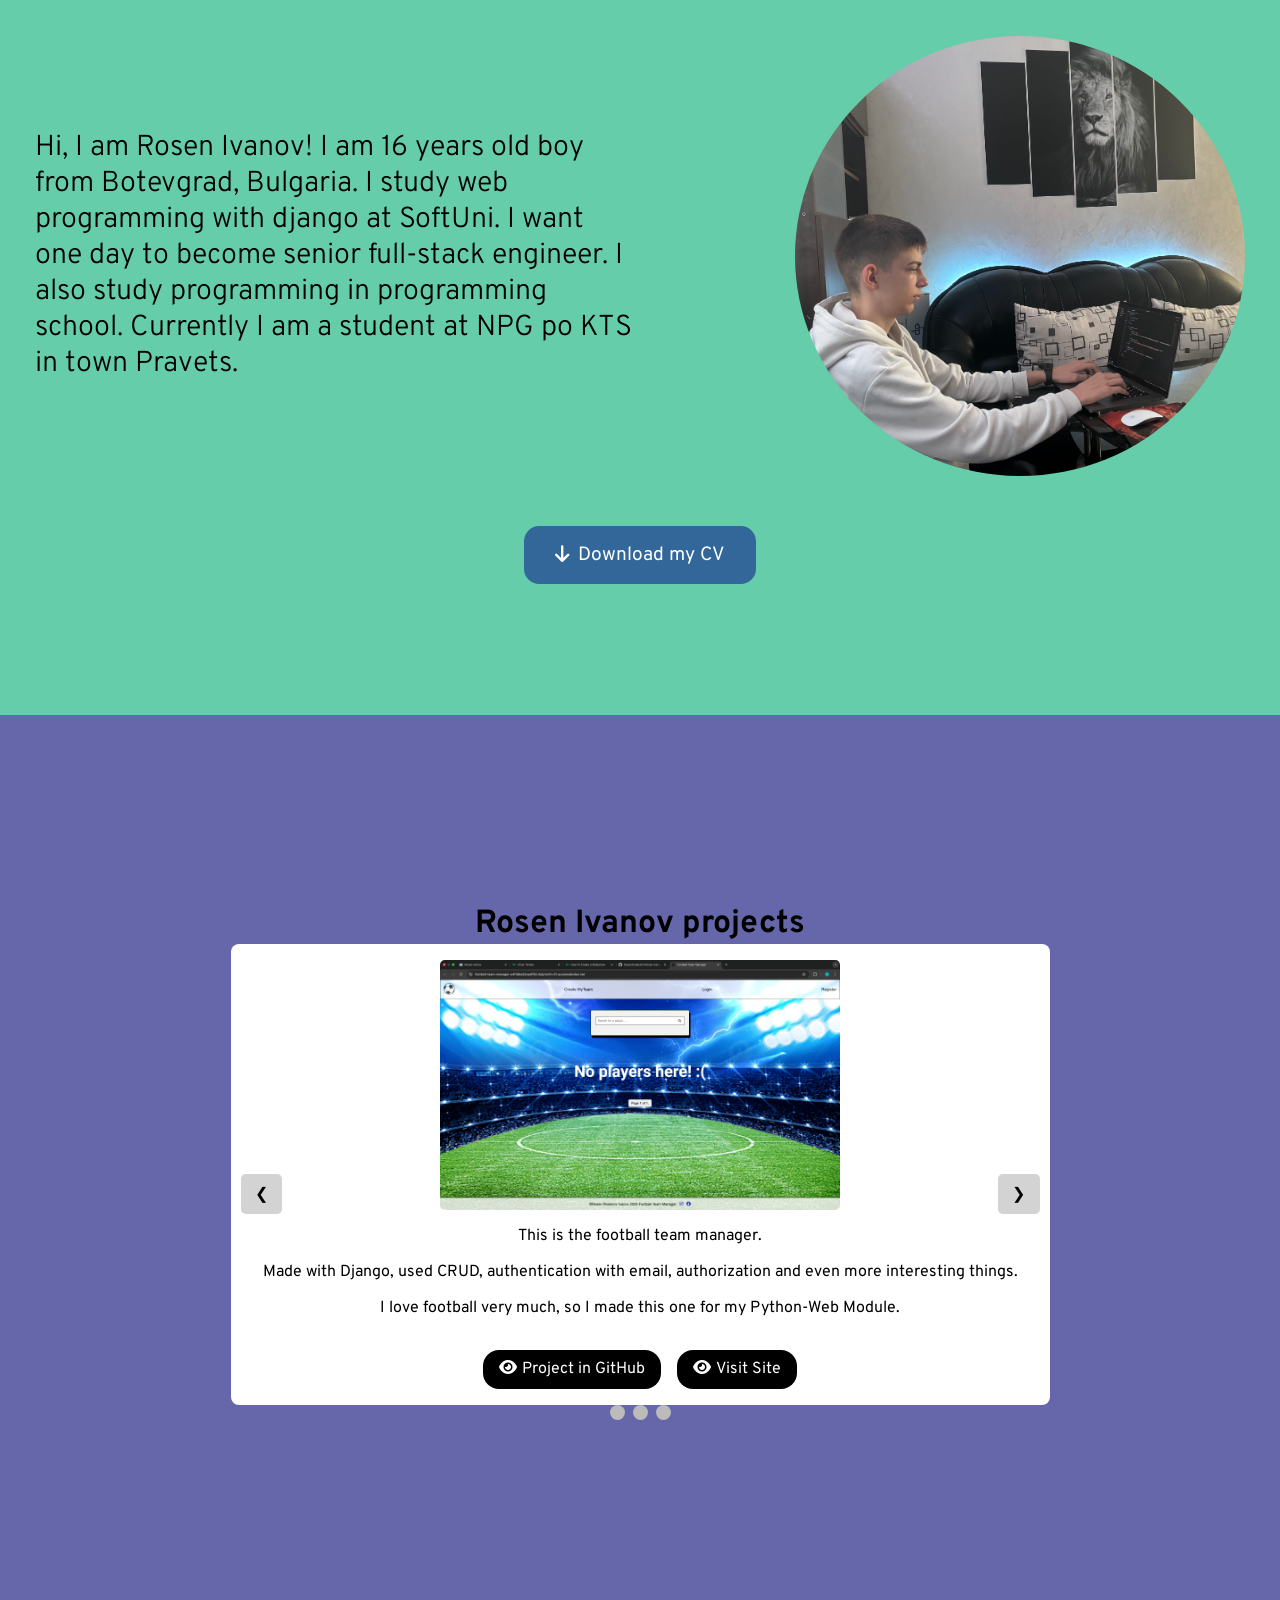
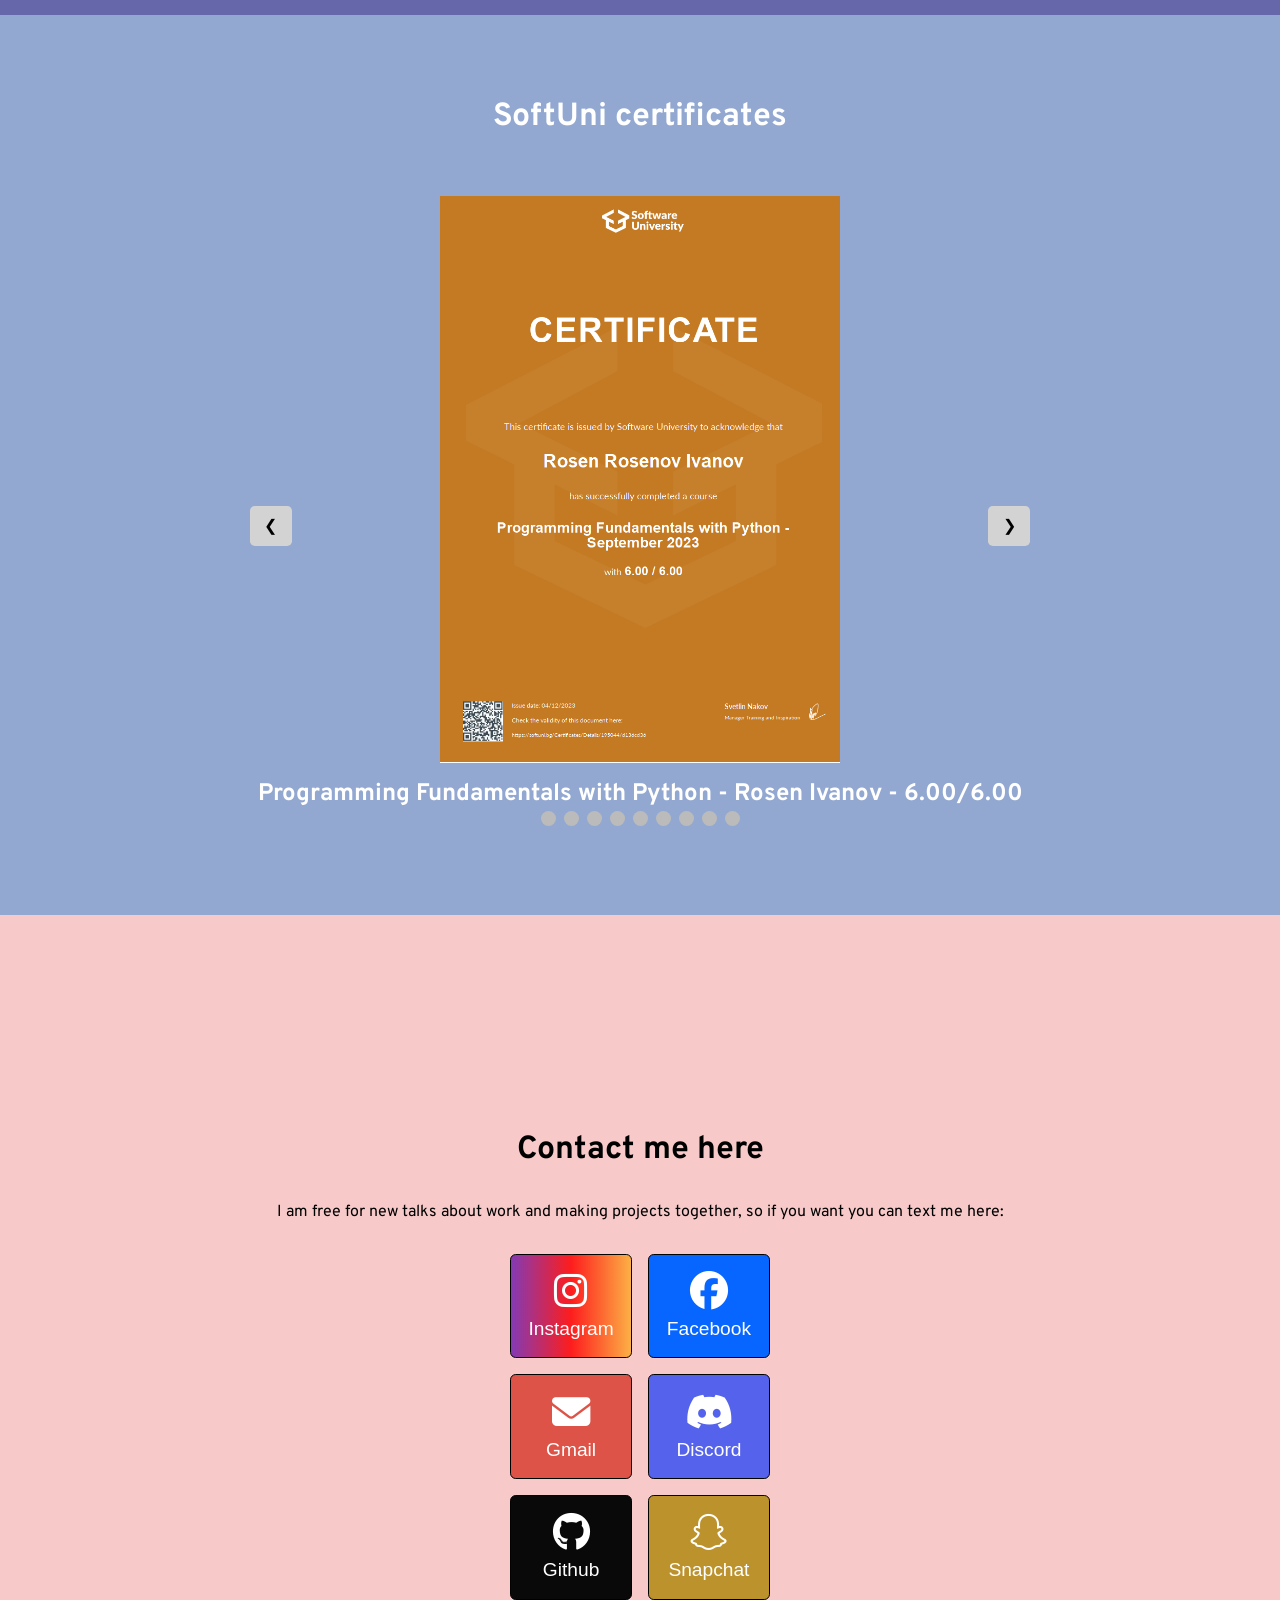
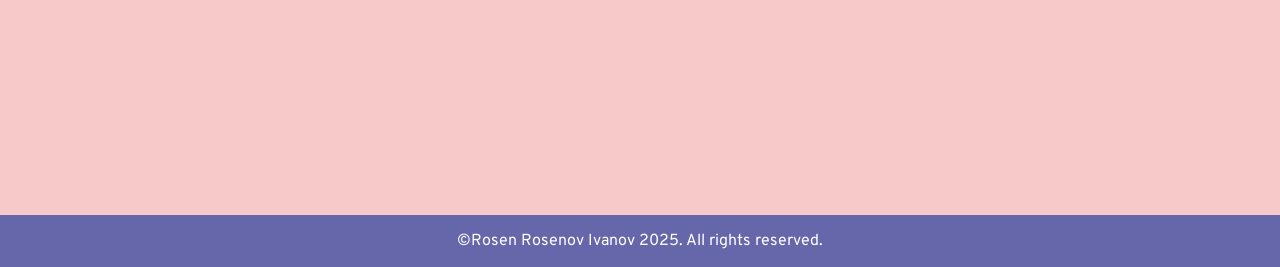
==== commit 7f077589: "feat: added translator :)" ====
--- a/index.html
+++ b/index.html
@@ -11,22 +11,32 @@
     <script src="copyText.js"></script>
     <script src="burger.js"></script>
     <script src="cv.js"></script>
+    <script src="languages.js"></script>
     <link rel="stylesheet" href="https://cdnjs.cloudflare.com/ajax/libs/font-awesome/6.7.2/css/all.min.css" integrity="sha512-Evv84Mr4kqVGRNSgIGL/F/aIDqQb7xQ2vcrdIwxfjThSH8CSR7PBEakCr51Ck+w+/U6swU2Im1vVX0SVk9ABhg==" crossorigin="anonymous" referrerpolicy="no-referrer" />
 </head>
 <body>
     <header>
         
         <div class="h1-wrapper">
-            <h1>Rosen Ivanov</h1>
+            <h1 data-i18n="title">Rosen Ivanov</h1>
         </div>
         
         <nav>
             <ul>
-                <li><a href="#home" class="active">Home</a></li>
-                <li><a href="#about">About Me</a></li>
-                <li><a href="#projects">Projects</a></li>
-                <li><a href="#certificates">Certificates</a></li>
-                <li><a href="#contacts">Contact</a></li>
+                <li><a href="#home" class="active" data-i18n="home">Home</a></li>
+                <li><a href="#about" data-i18n="aboutMe">About Me</a></li>
+                <li><a href="#projects" data-i18n="projects">Projects</a></li>
+                <li><a href="#certificates" data-i18n="certificates">Certificates</a></li>
+                <li><a href="#contacts" data-i18n="contact">Contact</a></li>
+                
+                <li>
+                    <div class="langs">
+                        <select name="sel" id="sel">
+                            <option value="en" class="selected">🇬🇧EN</option>
+                            <option value="bg" class="unselected">🇧🇬BG</option>
+                        </select>
+                    </div>
+                </li>
             </ul>
         </nav>
         
@@ -40,7 +50,7 @@
             </section>
             
             <div class="h2-wrap">
-                <h2>Hi, there!</h2>
+                <h2 data-i18n="hiThere">Hi, there!</h2>
                 <div class="p-wrap">
                     <p id="typing"></p>
                     <span>|</span>
@@ -56,11 +66,19 @@
                 
                 <nav class="nav">
                     <ul class="list">
-                        <li class="item"> <a class="link" href="#home"> Home </a> </li>
-                        <li class="item"> <a class="link" href="#about"> About Me</a> </li>
-                        <li class="item"> <a class="link" href="#projects"> Projects </a> </li>
-                        <li class="item"> <a class="link" href="#certificates"> Certificates </a> </li>
-                        <li class="item"> <a class="link" href="#contacts"> Contact </a> </li>
+                        <li class="item"> <a class="link" href="#home" data-i18n="home"> Home </a> </li>
+                        <li class="item"> <a class="link" href="#about" data-i18n="aboutMe"> About Me</a> </li>
+                        <li class="item"> <a class="link" href="#projects" data-i18n="projects"> Projects </a> </li>
+                        <li class="item"> <a class="link" href="#certificates" data-i18n="certificates"> Certificates </a> </li>
+                        <li class="item"> <a class="link" href="#contacts" data-i18n="contact"> Contact </a> </li>
+                        <li>
+                            <div class="langs">
+                                <select name="sel" id="select">
+                                    <option value="en" class="selected">🇬🇧EN</option>
+                                    <option value="bg" class="unselected">🇧🇬BG</option>
+                                </select>
+                            </div>
+                        </li>
                     </ul>
                 </nav>
             </div>
@@ -68,7 +86,7 @@
         
         
         <section>
-            <h2>I am able to work with:</h2>
+            <h2 data-i18n="workWith">I am able to work with:</h2>
             <div class="work-with-wrapper">
                 
                 <a href="https://www.python.org/" target="_blank">
@@ -185,10 +203,10 @@
     </section>
     
     <section class="about-me" id="about">
-        <h2>About Rosen Ivanov</h2>
+        <h2 data-i18n="aboutRosen">About Rosen Ivanov</h2>
         <section>
             <div class="p-wrapper">
-                <p>Hi, I am Rosen Ivanov! I am 16 years old boy from Botevgrad, Bulgaria. I study web programming with django at SoftUni. I want one day to become senior full-stack engineer. I also study programming in programming school. Currently I am a student at NPG po KTS in town Pravets.</p>
+                <p data-i18n="aboutMeInfo">Hi, I am Rosen Ivanov! I am 16 years old boy from Botevgrad, Bulgaria. I study web programming with django at SoftUni. I want one day to become senior full-stack engineer. I also study programming in programming school. Currently I am a student at NPG po KTS in town Pravets.</p>
             </div>
             
             <div class="img-wrapper">
@@ -197,24 +215,29 @@
         </section>
         
         <div class="a-wrap">
-            <a href=""><i class="fa-solid fa-arrow-down"></i>Download my CV</a>
+            <i class="fa-solid fa-arrow-down"></i><a href="" data-i18n="cvBtn">Download my CV</a>
         </div>
     </section>
     
     <section class="projects" id="projects">
-        <h2>Rosen Ivanov projects</h2>
+        <h2 data-i18n="rosenProjects">Rosen Ivanov projects</h2>
         <div class="slideshow-container">
             <div class="mySlides fade">
                 <img src="images/football.png" width="400px" alt="">
                 <div class="text">
-                    <p>This is the football team manager.</p>
-                    <p>Made with Django, used CRUD, authentication with email, authorization and even more interesting things.</p>
-                    <p>I love football very much, so I made this one for my Python-Web Module.</p>
+                    <p data-i18n="firstSlideTextOne">This is the football team manager.</p>
+                    <p data-i18n="firstSlideTextTwo">Made with Django, used CRUD, authentication with email, authorization and even more interesting things.</p>
+                    <p data-i18n="firstSlideTextThree">I love football very much, so I made this one for my Python-Web Module.</p>
                 </div>
                 
                 <div class="a-links-in-project">
-                    <a href="https://github.com/RosenCodes20/Final-Web-Project" target="_blank"><i class="fa-solid fa-eye"></i>Project in GitHub</a>
-                    <a href="https://football-team-manager-a4ftdbe2dvaaffbh.italynorth-01.azurewebsites.net/" target="_blank"><i class="fa-solid fa-eye"></i>Visit Site</a>    
+                    <div class="a-link">
+                        <i class="fa-solid fa-eye"></i><a data-i18n="githubProj" href="https://github.com/RosenCodes20/Final-Web-Project" target="_blank">Project in GitHub</a>
+                    </div>
+                    
+                    <div class="a-link">
+                        <i class="fa-solid fa-eye"></i><a data-i18n="siteLink" href="https://football-team-manager-a4ftdbe2dvaaffbh.italynorth-01.azurewebsites.net/" target="_blank">Visit Site</a>
+                    </div>    
                 </div>
             </div>
             
@@ -222,14 +245,16 @@
                 <img src="images/fast_unit.png" width="400" alt="">
                 
                 <div class="text">
-                    <p>This is the fast unit exercise made by me</p>
-                    <p>Its work is to generate a students to teachers who will test students.</p>
-                    <p>One of my biggest projects for school, because it will be used for a long time.</p>
-                    <p>With that project my journey with getting better started and I am so happy to show it to you :)</p>
+                    <p data-i18n="secondSlideTextOne">This is the fast unit exercise made by me</p>
+                    <p data-i18n="secondSlideTextTwo">Its work is to generate a students to teachers who will test students.</p>
+                    <p data-i18n="secondSlideTextThree">One of my biggest projects for school, because it will be used for a long time.</p>
+                    <p data-i18n="secondSlideTextFour">With that project my journey with getting better started and I am so happy to show it to you :)</p>
                 </div>
                 
                 <div class="a-links-in-project">
-                    <a href="https://github.com/RosenCodes20/Python-OOP/tree/main/fast_unit" target="_blank"><i class="fa-solid fa-eye"></i>Project in GitHub</a>
+                    <div class="a-link">
+                        <i class="fa-solid fa-eye"></i><a data-i18n="githubProj" href="https://github.com/RosenCodes20/Final-Web-Project" target="_blank">Project in GitHub</a>
+                    </div>
                 </div>
             </div>
             
@@ -237,13 +262,15 @@
                 <img src="images/softuniada_project.png" width="400" alt="">
                 
                 <div class="text">
-                    <p>This is my bottle shop for the competition softuniada.</p>
-                    <p>At first I made this for my mother but then liked it and wanted to compete with it.</p>
-                    <p>This is one of my biggest project and one that I like the most!</p>
+                    <p data-i18n="thirdSlideTextOne">This is my bottle shop for the competition softuniada.</p>
+                    <p data-i18n="thirdSlideTextTwo">At first I made this for my mother but then liked it and wanted to compete with it.</p>
+                    <p data-i18n="thirdSlideTextThree">This is one of my biggest project and one that I like the most!</p>
                 </div>
                 
                 <div class="a-links-in-project">
-                    <a href="https://github.com/RosenCodes20/Python-OOP/tree/main/softuniada_project" target="_blank"><i class="fa-solid fa-eye"></i>Project in GitHub</a>
+                    <div class="a-link">
+                        <i class="fa-solid fa-eye"></i><a data-i18n="githubProj" href="https://github.com/RosenCodes20/Final-Web-Project" target="_blank">Project in GitHub</a>
+                    </div>
                 </div>
             </div>
             
@@ -259,51 +286,51 @@
     </section>
     
     <section class="certificates" id="certificates">
-        <h2>SoftUni certificates</h2>
+        <h2 data-i18n="softCert">SoftUni certificates</h2>
         <div class="certificate-slideshow">
             <div class="certificateSlides">
                 <img src="images/Programming Fundamentals with Python - September 2023 - Certificate.png" width="400" alt="">
-                <h2>Programming Fundamentals with Python - Rosen Ivanov - 6.00/6.00</h2>
+                <h2 data-i18n="firstCertificate">Programming Fundamentals with Python - Rosen Ivanov - 6.00/6.00</h2>
             </div>
             
             <div class="certificateSlides">
                 <img src="images/Python Advanced - January 2024 - Certificate.png" width="400" alt="">
-                <h2>Python Advanced - Rosen Ivanov - 6.00/6.00</h2>
+                <h2 data-i18n="secondCertificate">Python Advanced - Rosen Ivanov - 6.00/6.00</h2>
             </div>
             
             <div class="certificateSlides">
                 <img src="images/Python OOP - February 2024 - Certificate.png" width="400" alt="">
-                <h2>Python OOP - Rosen Ivanov - 6.00/6.00</h2>
+                <h2 data-i18n="thirdCertificate">Python OOP - Rosen Ivanov - 6.00/6.00</h2>
             </div>
             
             <div class="certificateSlides">
                 <img src="images/PostgreSQL - May 2024 - Certificate.png" width="400" alt="">
-                <h2>PostgreSQL - Rosen Ivanov - 6.00/6.00</h2>
+                <h2 data-i18n="fourthCertificate">PostgreSQL - Rosen Ivanov - 6.00/6.00</h2>
             </div>
             
             <div class="certificateSlides">
                 <img src="images/Python ORM - June 2024 - Certificate.png" width="400" alt="">
-                <h2>Python ORM - Rosen Ivanov - 6.00/6.00</h2>
+                <h2 data-i18n="fifthCertificate">Python ORM - Rosen Ivanov - 6.00/6.00</h2>
             </div>
             
             <div class="certificateSlides">
                 <img src="images/Django Basics - September 2024 - Certificate.png" width="400" alt="">
-                <h2>Django Basics - Rosen Ivanov - 6.00/6.00</h2>
+                <h2 data-i18n="sixthCertificate">Django Basics - Rosen Ivanov - 6.00/6.00</h2>
             </div>
             
             <div class="certificateSlides">
                 <img src="images/Django Advanced - October 2024 - Certificate.png" width="400" alt="">
-                <h2>Django Advanced - Rosen Ivanov - 6.00/6.00</h2>
+                <h2 data-i18n="seventhCertificate">Django Advanced - Rosen Ivanov - 6.00/6.00</h2>
             </div>
             
             <div class="certificateSlides">
                 <img src="images/HTML & CSS - January 2025 - Certificate.png" width="400" alt="">
-                <h2>HTML & CSS - Rosen Ivanov - 6.00/6.00</h2>
+                <h2 data-i18n="eightCertificate">HTML & CSS - Rosen Ivanov - 6.00/6.00</h2>
             </div>
             
             <div class="certificateSlides">
                 <img src="images/JS Front-End - February 2025 - Certificate.png" width="400" alt="">
-                <h2>JS Front-End - Rosen Ivanov - 6.00/6.00</h2>
+                <h2 data-i18n="ninethCertificate">JS Front-End - Rosen Ivanov - 6.00/6.00</h2>
             </div>
             
             <a class="prev" onclick="plusCertificateSlides(-1)">&#10094;</a>
@@ -325,8 +352,8 @@
     
     <section class="contacts" id="contacts">
         <div class="contacts-wrap">
-            <h2>Contact me here</h2>
-            <p>I am free for new talks about work and making projects together, so if you want you can text me here:</p>
+            <h2 data-i18n="contactMeHere">Contact me here</h2>
+            <p data-i18n="contactText">I am free for new talks about work and making projects together, so if you want you can text me here:</p>
             <div class="a-links">
                 <a href="https://www.instagram.com/rosko.r.i.6/">
                     <div class="instagram icon">
@@ -372,9 +399,9 @@
             </div>
         </div>
     </section>
-
+    
     <footer>
-        <p>&copy;Rosen Rosenov Ivanov 2025. All rights reserved.</p>
+        <p data-i18n="footer">&copy;Rosen Rosenov Ivanov 2025. All rights reserved.</p>
     </footer>
     
 </body>
--- a/style.css
+++ b/style.css
@@ -69,13 +69,13 @@
     transition: 0.4s ease-in-out;
 }
 
-header nav ul li:last-child a {
+header nav ul li:nth-child(5) a {
     background: black;
     padding: 0.5em 1.8em;
     border-radius: 1.2em;
 }
 
-header nav ul li:last-child a:hover {
+header nav ul li:nth-child(5) a:hover {
     color: #4999F8;
 }
 
@@ -251,7 +251,7 @@
     padding-bottom: 1em;
 }
 
-.about-me > .a-wrap a {
+.about-me > .a-wrap {
     background: #369;
     color: white;
     text-decoration: none;
@@ -263,7 +263,12 @@
     font-size: 1.2em;
 }
 
-.about-me > .a-wrap a:hover {
+.about-me > .a-wrap a {
+    text-decoration: none;
+    color: white;
+}
+
+.about-me > .a-wrap:hover {
     opacity: 0.8;
     cursor: pointer;
 }
@@ -338,15 +343,15 @@
     border-radius: 0.3em;
 }
 
-.a-links-in-project a:first-child {
+.a-links-in-project .a-link:first-child {
     margin-right: 1em;
 }
 
-.a-links-in-project i {
+.a-links-in-project .a-link i {
     padding-right: 0.3em;
 }
 
-.a-links-in-project a {
+.a-links-in-project .a-link {
     text-decoration: none;
     background: black;
     color: white;
@@ -355,13 +360,21 @@
     transition: ease-in-out 0.2s;
 }
 
-.a-links-in-project a:hover {
+.a-links-in-project .a-link a {
+    text-decoration: none;
+    color: white;
+}
+
+.a-links-in-project .a-link:hover {
     color: #4999F8;
     transition: ease-in-out 0.3s;
 }
 
 .a-links-in-project {
     padding-top: 1em;
+    display: flex;
+    align-items: center;
+    justify-content: center;
 }
 
 .dot, .dots {
@@ -539,11 +552,23 @@
     color: white;
 }
 
+select {
+    padding: 0.4em 0.5em;
+    background: #369;
+    color: white;
+    border: 0.2px solid white;
+    border-radius: 0.3em;
+}
 
 @media (max-width: 1127px) {
     .h2-wrap {
         margin: 0 auto;
         text-align: center;
+        display: flex;
+        flex-direction: column;
+        align-items: center;
+        justify-content: center;
+        width: 100%;
     }
     
     .p-wrap {
@@ -640,7 +665,7 @@
     }
 }
 
-@media (max-width: 1050px) {
+@media (max-width: 1185px) {
     .hamburger {
         display: block;
     }
@@ -843,10 +868,17 @@
         width: 100%;
         gap: 1em;
         justify-content: center;
-    }
-
-    .a-links-in-project a:last-child {
-        width: 95%;
+        align-items: center;
+    }
+
+    .a-links-in-project .a-link {
+        width: 100%;
+        text-align: center;
+        margin: 0 auto;
+    }
+
+    .a-links-in-project .a-link:last-child {
+        width: 99%;
     }
 
     .a-links-in-project a {
@@ -868,6 +900,25 @@
 
     .certificate-slideshow > .next {
         top: 40%;
+    }
+
+    section h2 {
+        text-align: center;
+    }
+
+    .langs {
+        padding-top: 0.8em;
+    }
+
+    .langs > select {
+        padding: 0.5em 0.9em;
+    }
+
+    .list {
+        display: flex;
+        align-items: center;
+        justify-content: center;
+        flex-direction: column;
     }
 }
 
@@ -884,4 +935,10 @@
     body, html {
         overflow-x: hidden;
     }
+}
+
+@media (max-width: 395px) {
+    section:nth-of-type(2) > h2 {
+        font-size: 1.4em !important;
+    }
 }
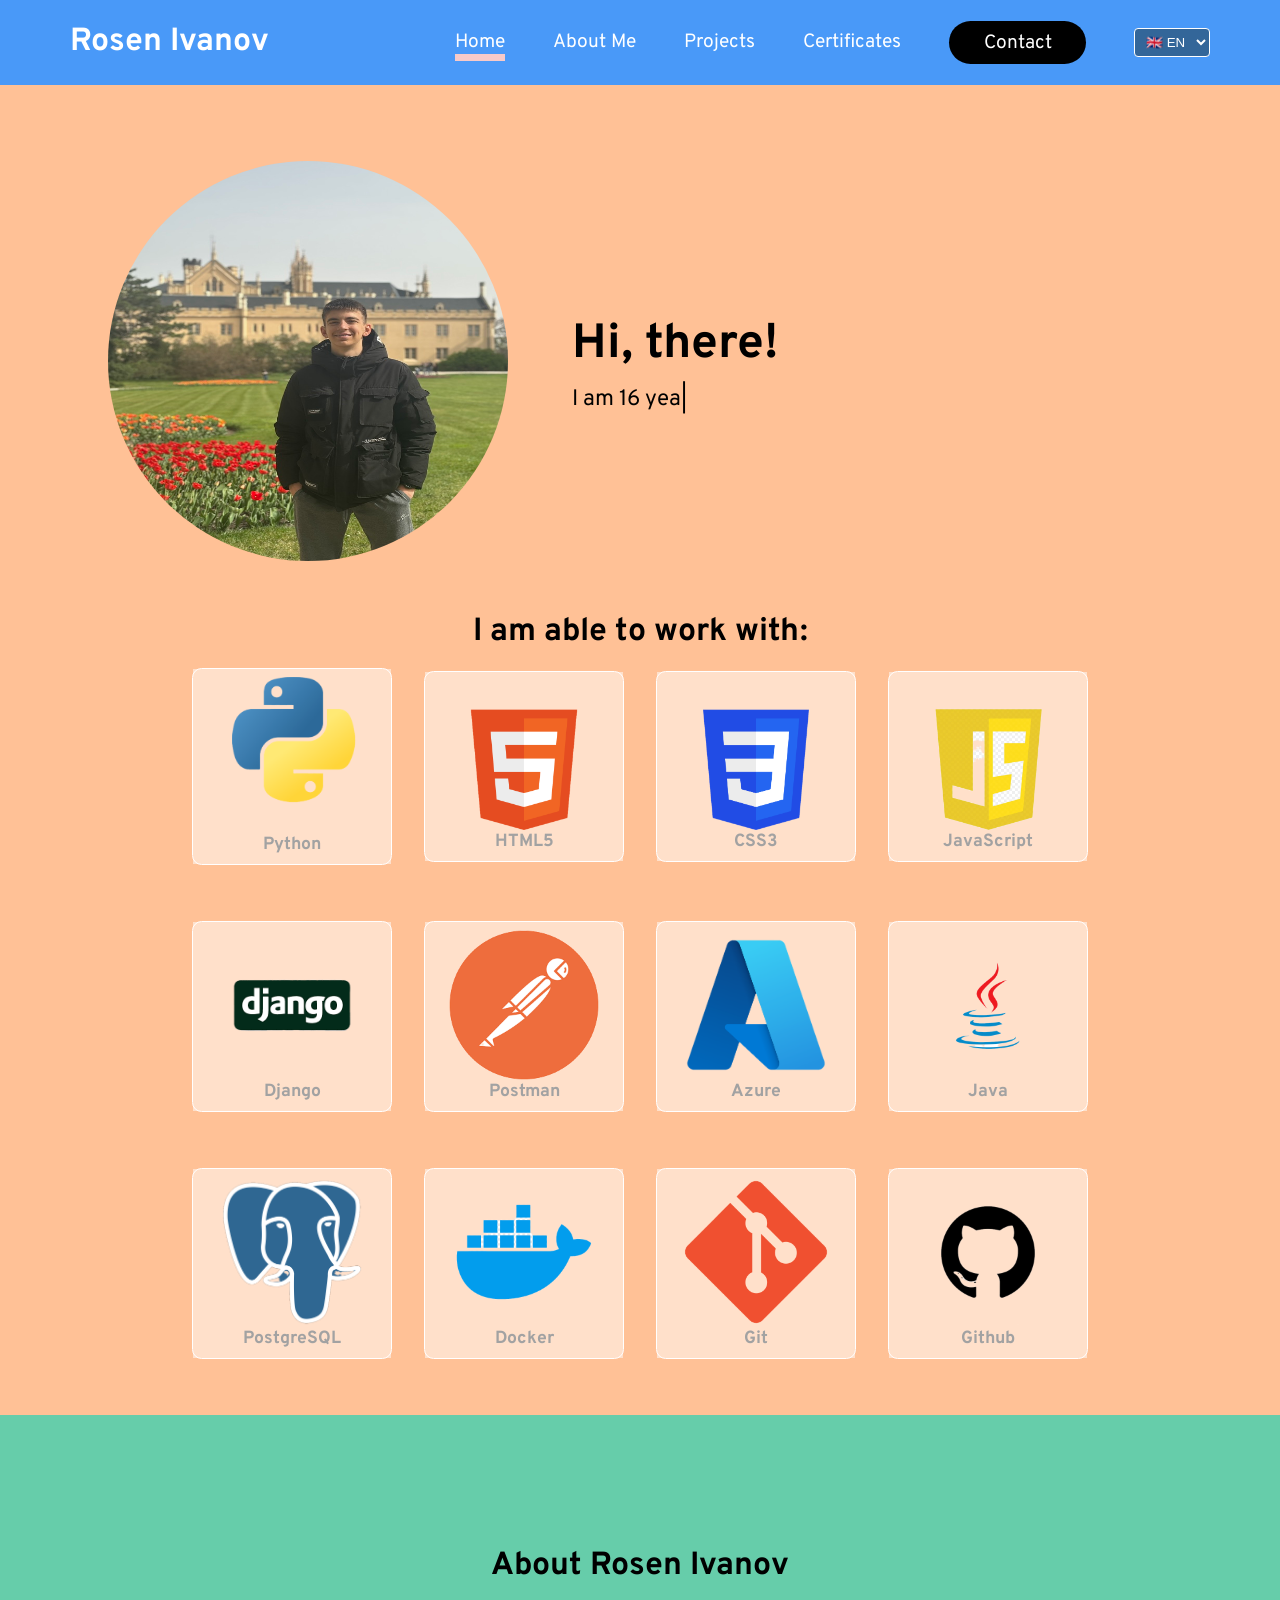
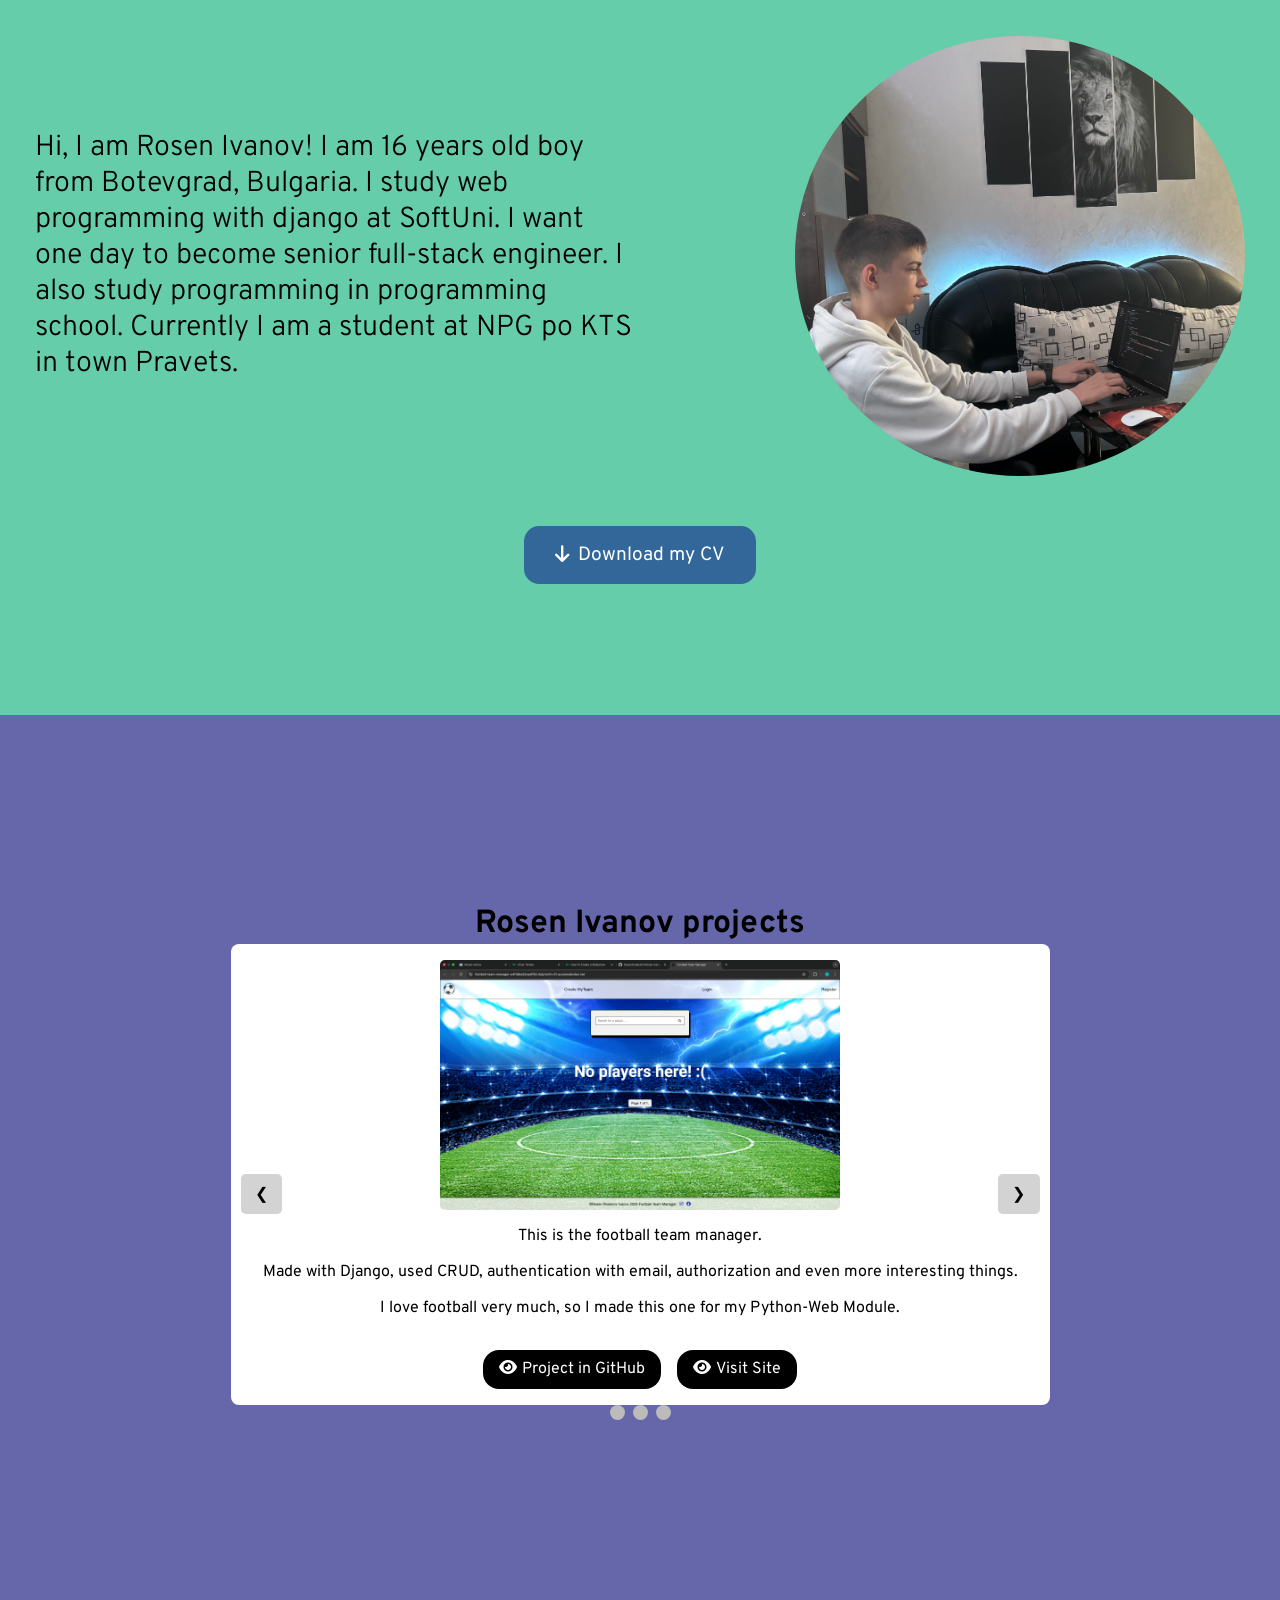
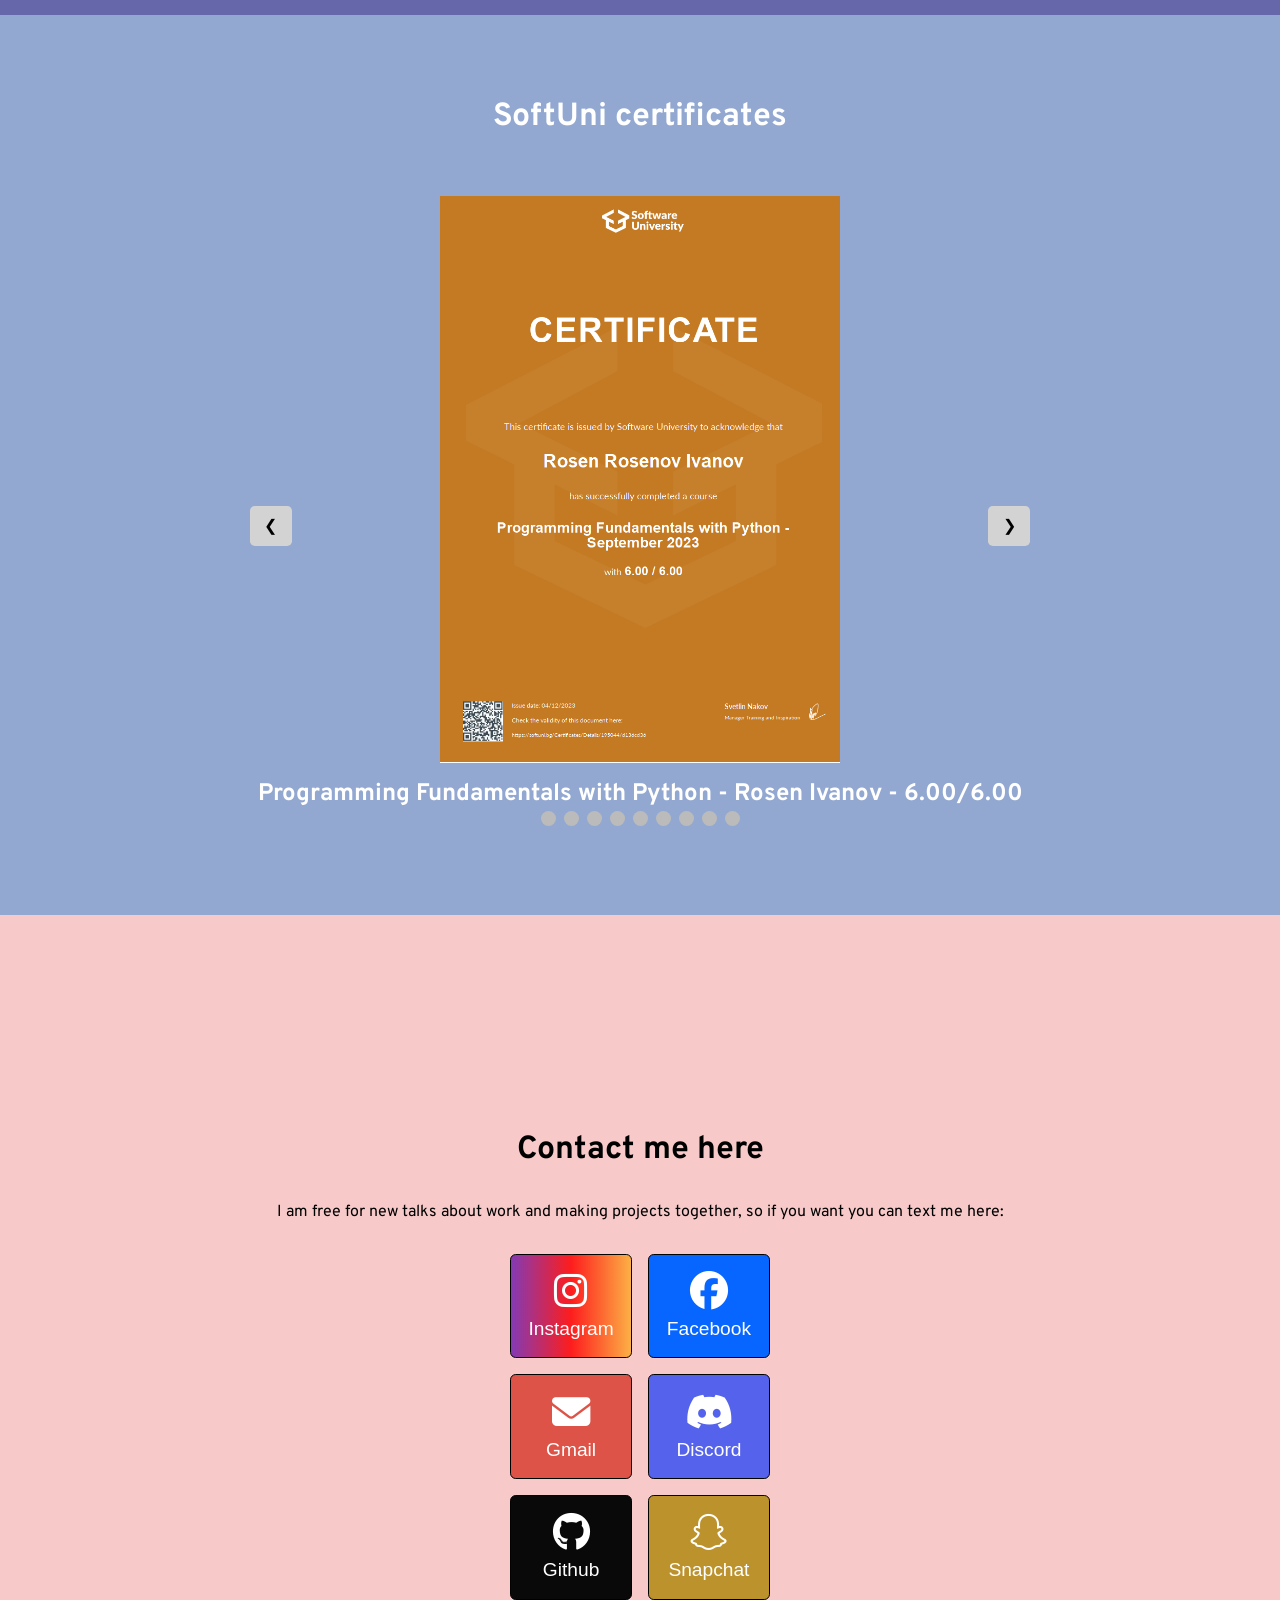
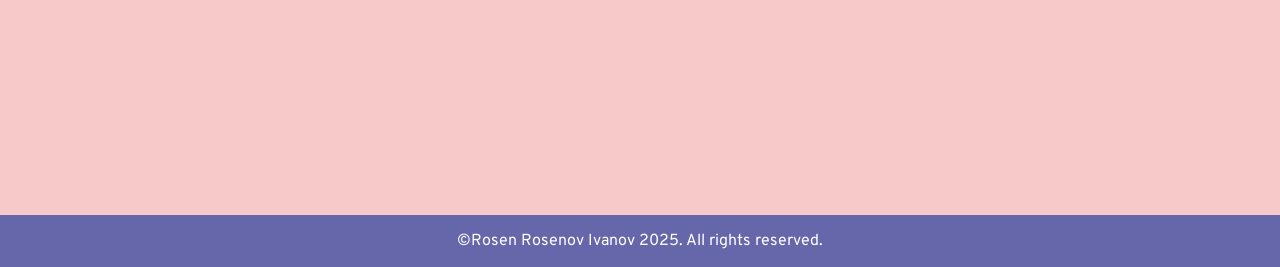
==== commit 132bdbcb: "feat: changed some text"" ====
--- a/index.html
+++ b/index.html
@@ -32,8 +32,8 @@
                 <li>
                     <div class="langs">
                         <select name="sel" id="sel">
-                            <option value="en" class="selected">🇬🇧EN</option>
-                            <option value="bg" class="unselected">🇧🇬BG</option>
+                            <option value="en" class="selected">🇬🇧 EN</option>
+                            <option value="bg" class="unselected">🇧🇬 BG</option>
                         </select>
                     </div>
                 </li>
@@ -74,8 +74,8 @@
                         <li>
                             <div class="langs">
                                 <select name="sel" id="select">
-                                    <option value="en" class="selected">🇬🇧EN</option>
-                                    <option value="bg" class="unselected">🇧🇬BG</option>
+                                    <option value="en" class="selected">🇬🇧 EN</option>
+                                    <option value="bg" class="unselected">🇧🇬 BG</option>
                                 </select>
                             </div>
                         </li>
@@ -278,7 +278,7 @@
             <a class="next" onclick="plusSlides(1)">&#10095;</a>
         </div>
         
-        <div style="text-align:center">
+        <div class="dots-div" style="text-align:center">
             <span class="dot" onclick="currentSlide(1)"></span>
             <span class="dot" onclick="currentSlide(2)"></span>
             <span class="dot" onclick="currentSlide(3)"></span>
@@ -337,7 +337,7 @@
             <a class="next" onclick="plusCertificateSlides(1)">&#10095;</a>
         </div>
         
-        <div style="text-align:center">
+        <div class="dots-div" style="text-align:center">
             <span class="dots" onclick="currentCertificateSlide(1)"></span>
             <span class="dots" onclick="currentCertificateSlide(2)"></span>
             <span class="dots" onclick="currentCertificateSlide(3)"></span>
--- a/style.css
+++ b/style.css
@@ -560,6 +560,10 @@
     border-radius: 0.3em;
 }
 
+#select {
+    display: none;
+}
+
 @media (max-width: 1127px) {
     .h2-wrap {
         margin: 0 auto;
@@ -674,6 +678,13 @@
         display: none;
     }
     
+    #sel {
+        display: none;
+    }
+
+    #select {
+        display: inline-block;
+    }
     
     .checkbox {
         display: none;
@@ -811,6 +822,18 @@
     li > a.active {
         border-bottom: none;
     }
+
+    #select {
+        padding: 0.5em 0.9em;
+    }
+
+    .dots-div {
+        margin-top: 2em;
+    }
+
+    .certificateSlides > h2 {
+        text-align: center;
+    }
 }
 
 @media (max-width: 450px) {
@@ -910,10 +933,6 @@
         padding-top: 0.8em;
     }
 
-    .langs > select {
-        padding: 0.5em 0.9em;
-    }
-
     .list {
         display: flex;
         align-items: center;
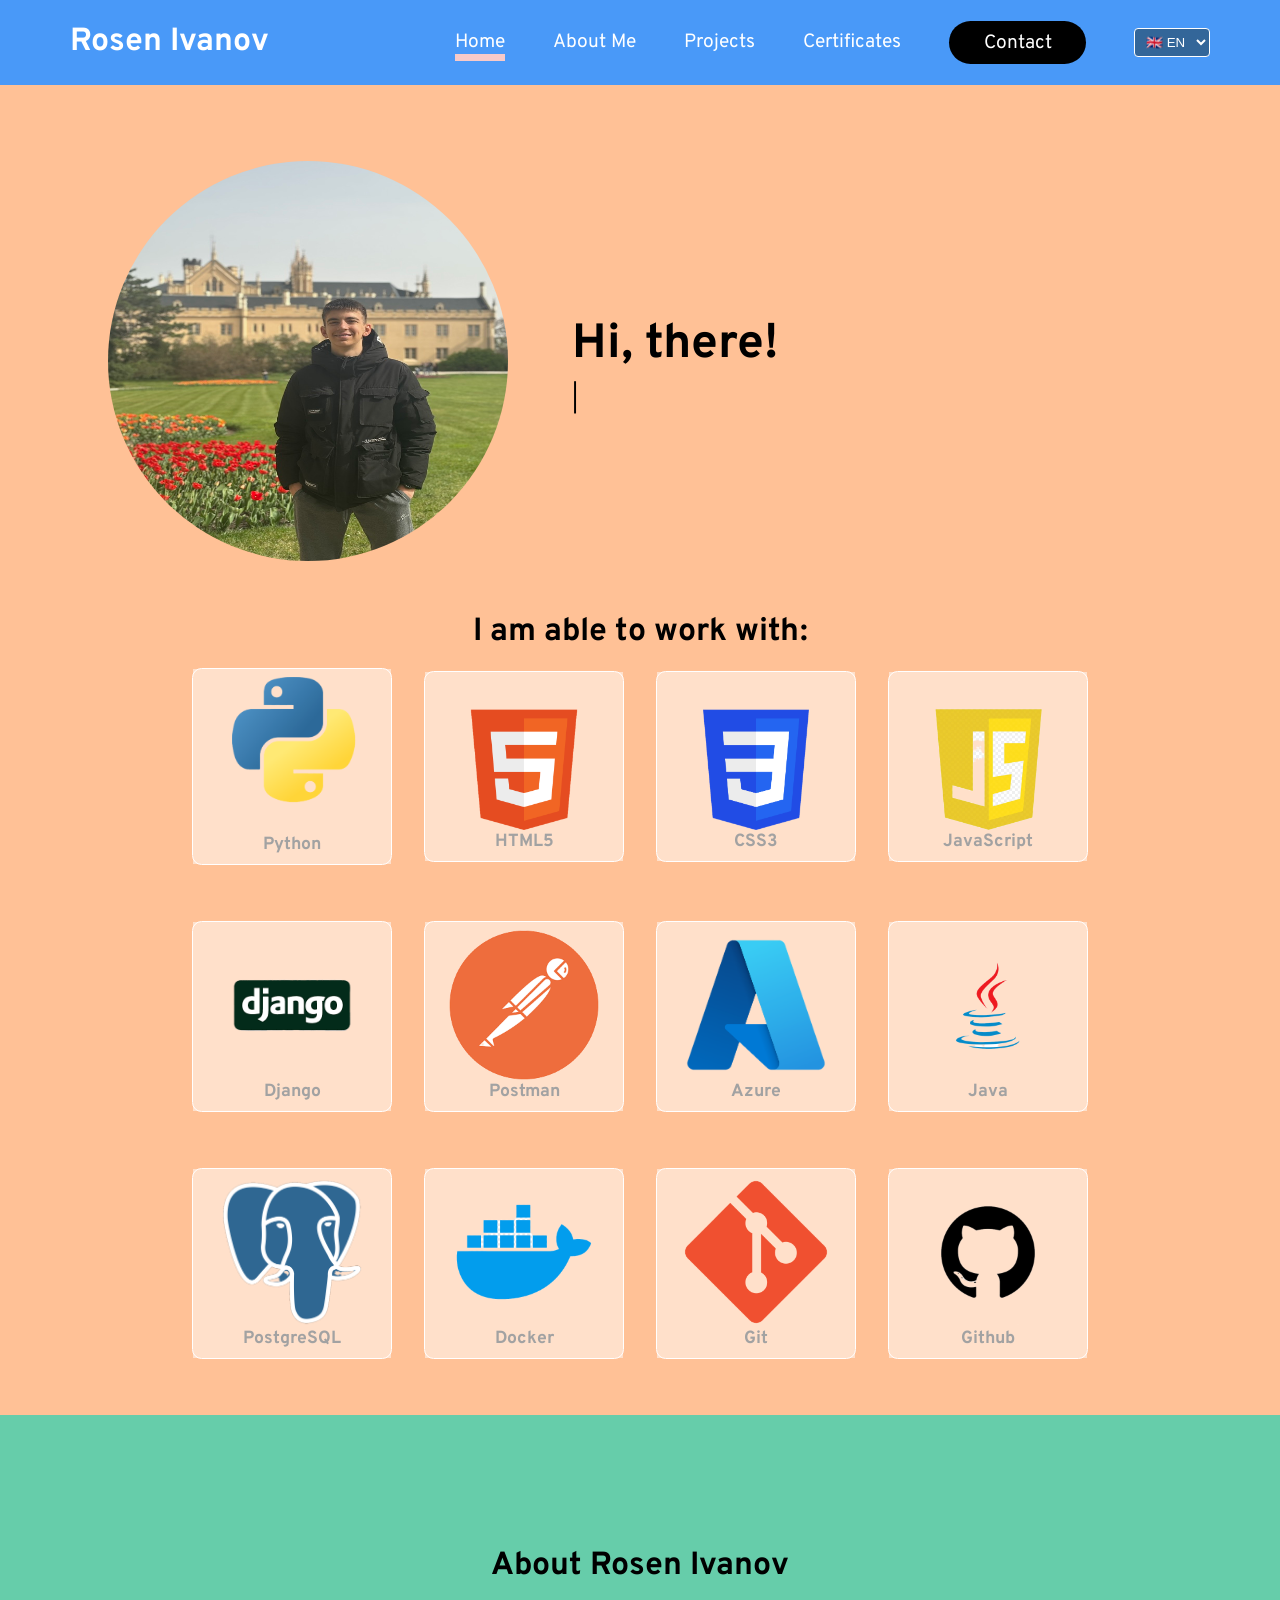
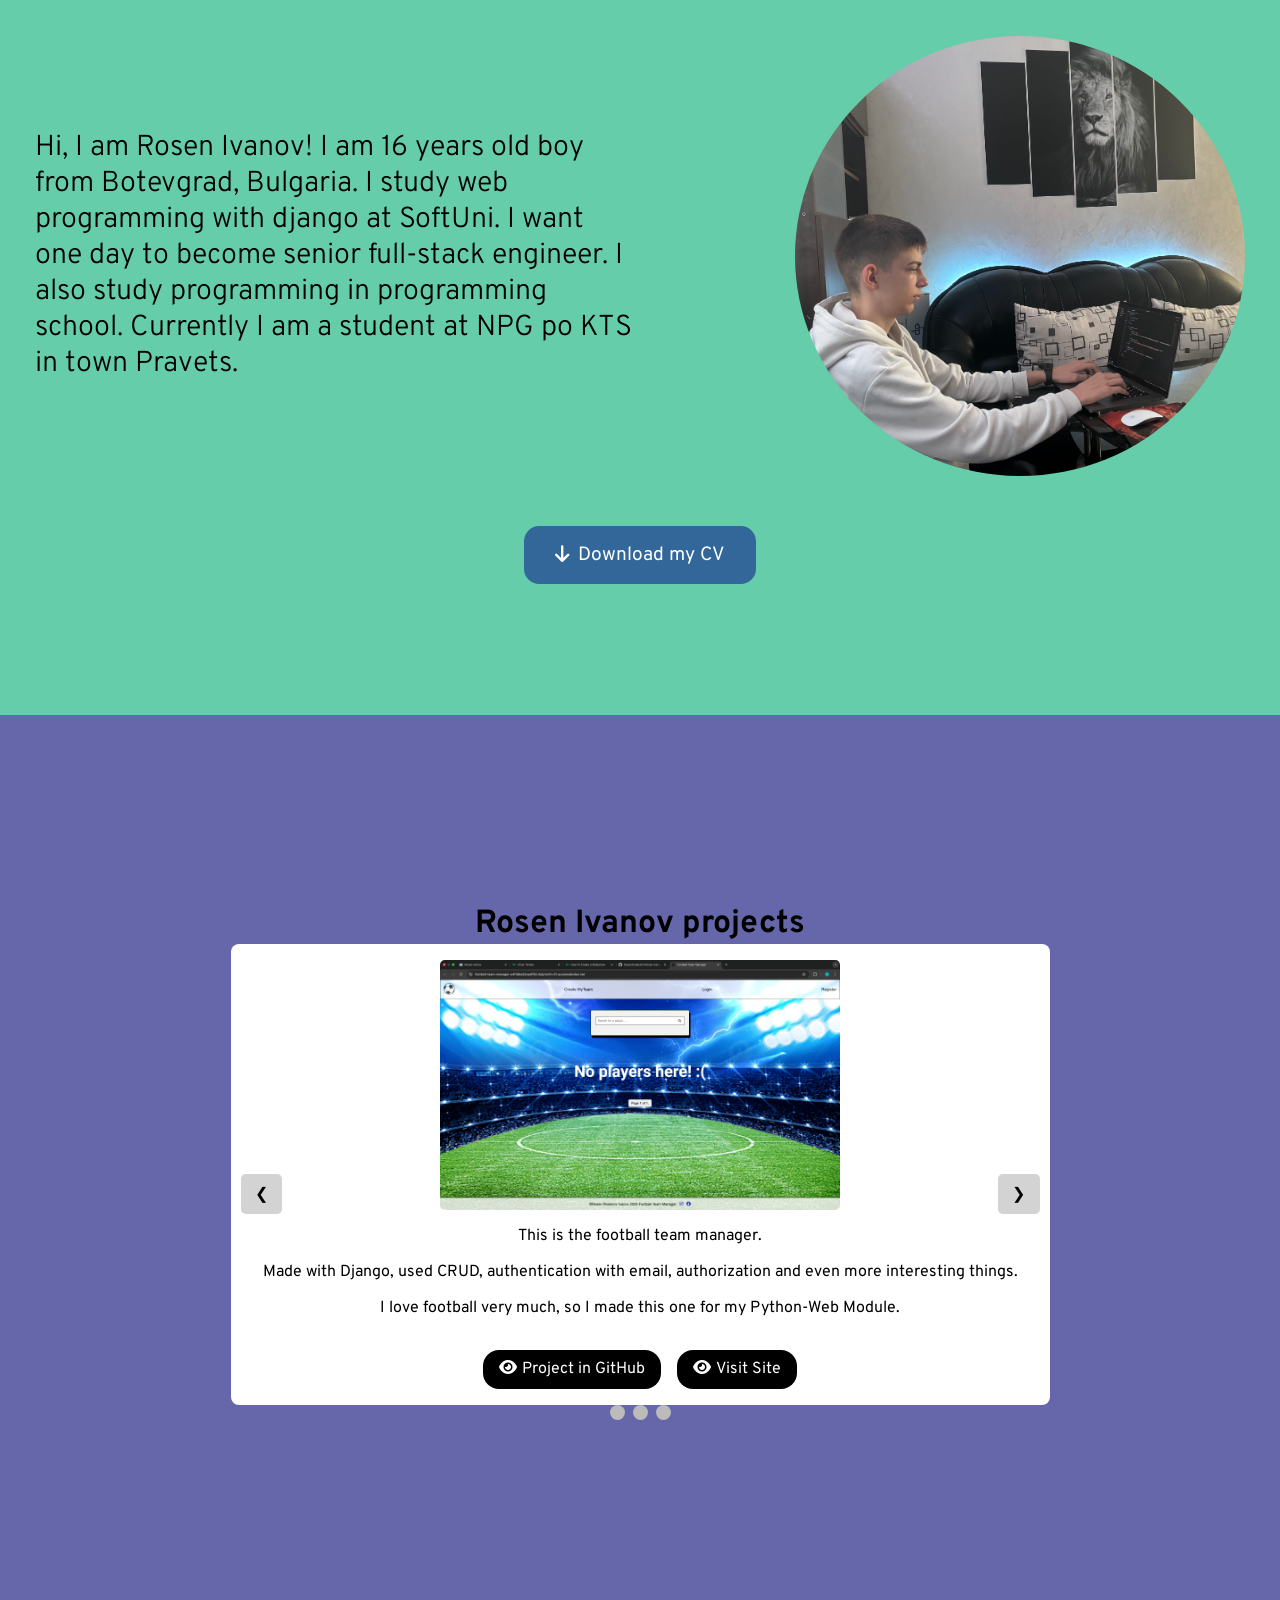
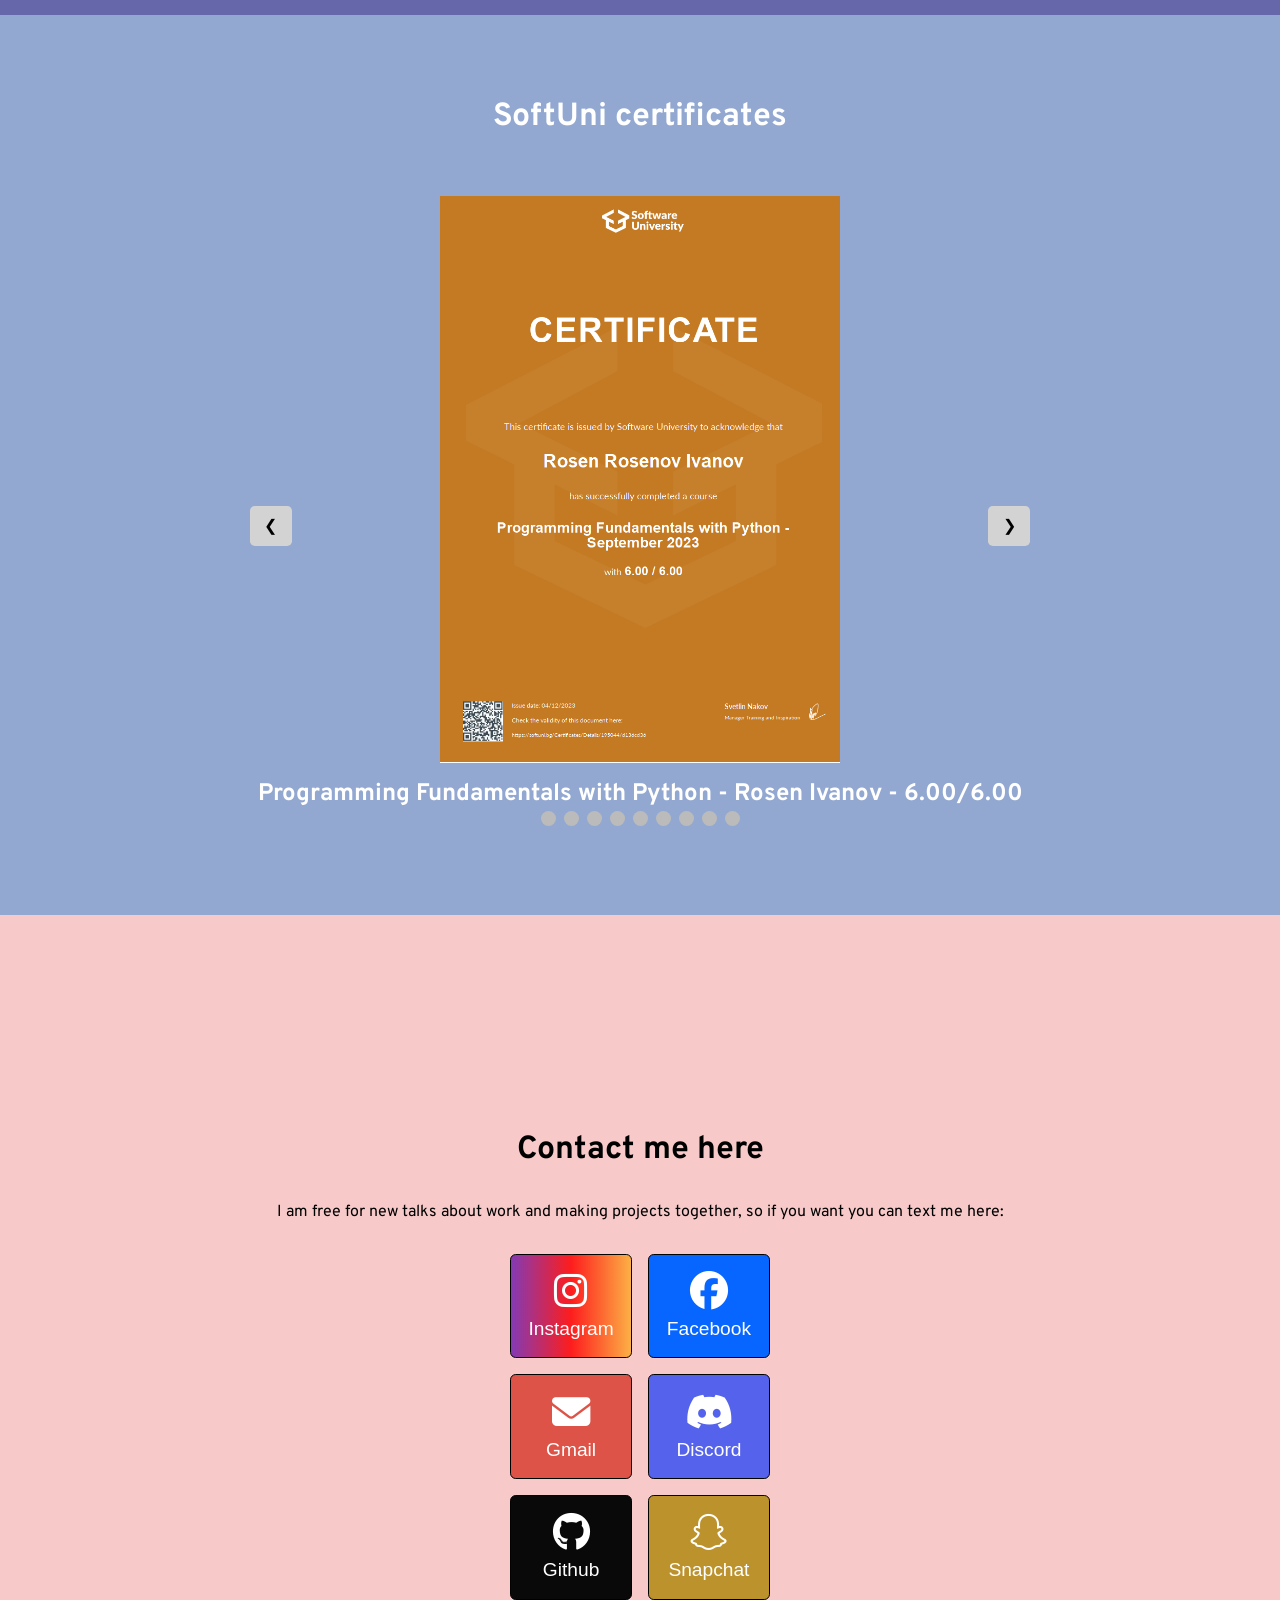
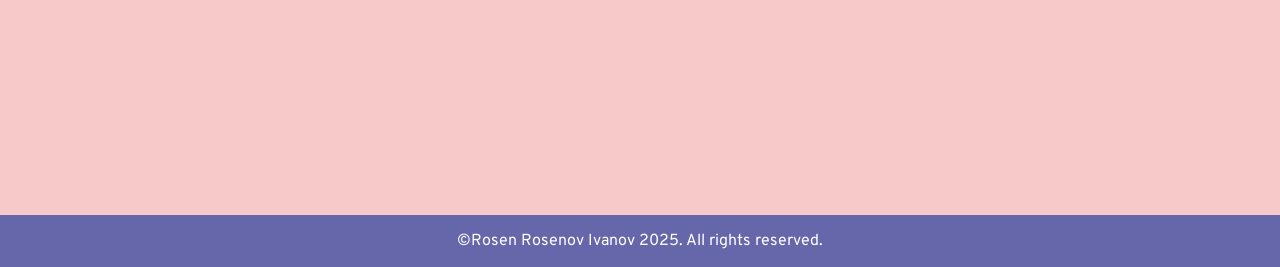
==== commit d592cbd1: "feat: made some upgrades." ====
--- a/index.html
+++ b/index.html
@@ -253,7 +253,7 @@
                 
                 <div class="a-links-in-project">
                     <div class="a-link">
-                        <i class="fa-solid fa-eye"></i><a data-i18n="githubProj" href="https://github.com/RosenCodes20/Final-Web-Project" target="_blank">Project in GitHub</a>
+                        <i class="fa-solid fa-eye"></i><a data-i18n="githubProj" href="https://github.com/RosenCodes20/Python-OOP/tree/main/fast_unit" target="_blank">Project in GitHub</a>
                     </div>
                 </div>
             </div>
@@ -269,7 +269,7 @@
                 
                 <div class="a-links-in-project">
                     <div class="a-link">
-                        <i class="fa-solid fa-eye"></i><a data-i18n="githubProj" href="https://github.com/RosenCodes20/Final-Web-Project" target="_blank">Project in GitHub</a>
+                        <i class="fa-solid fa-eye"></i><a data-i18n="githubProj" href="https://github.com/RosenCodes20/Python-OOP/tree/main/softuniada_project" target="_blank">Project in GitHub</a>
                     </div>
                 </div>
             </div>
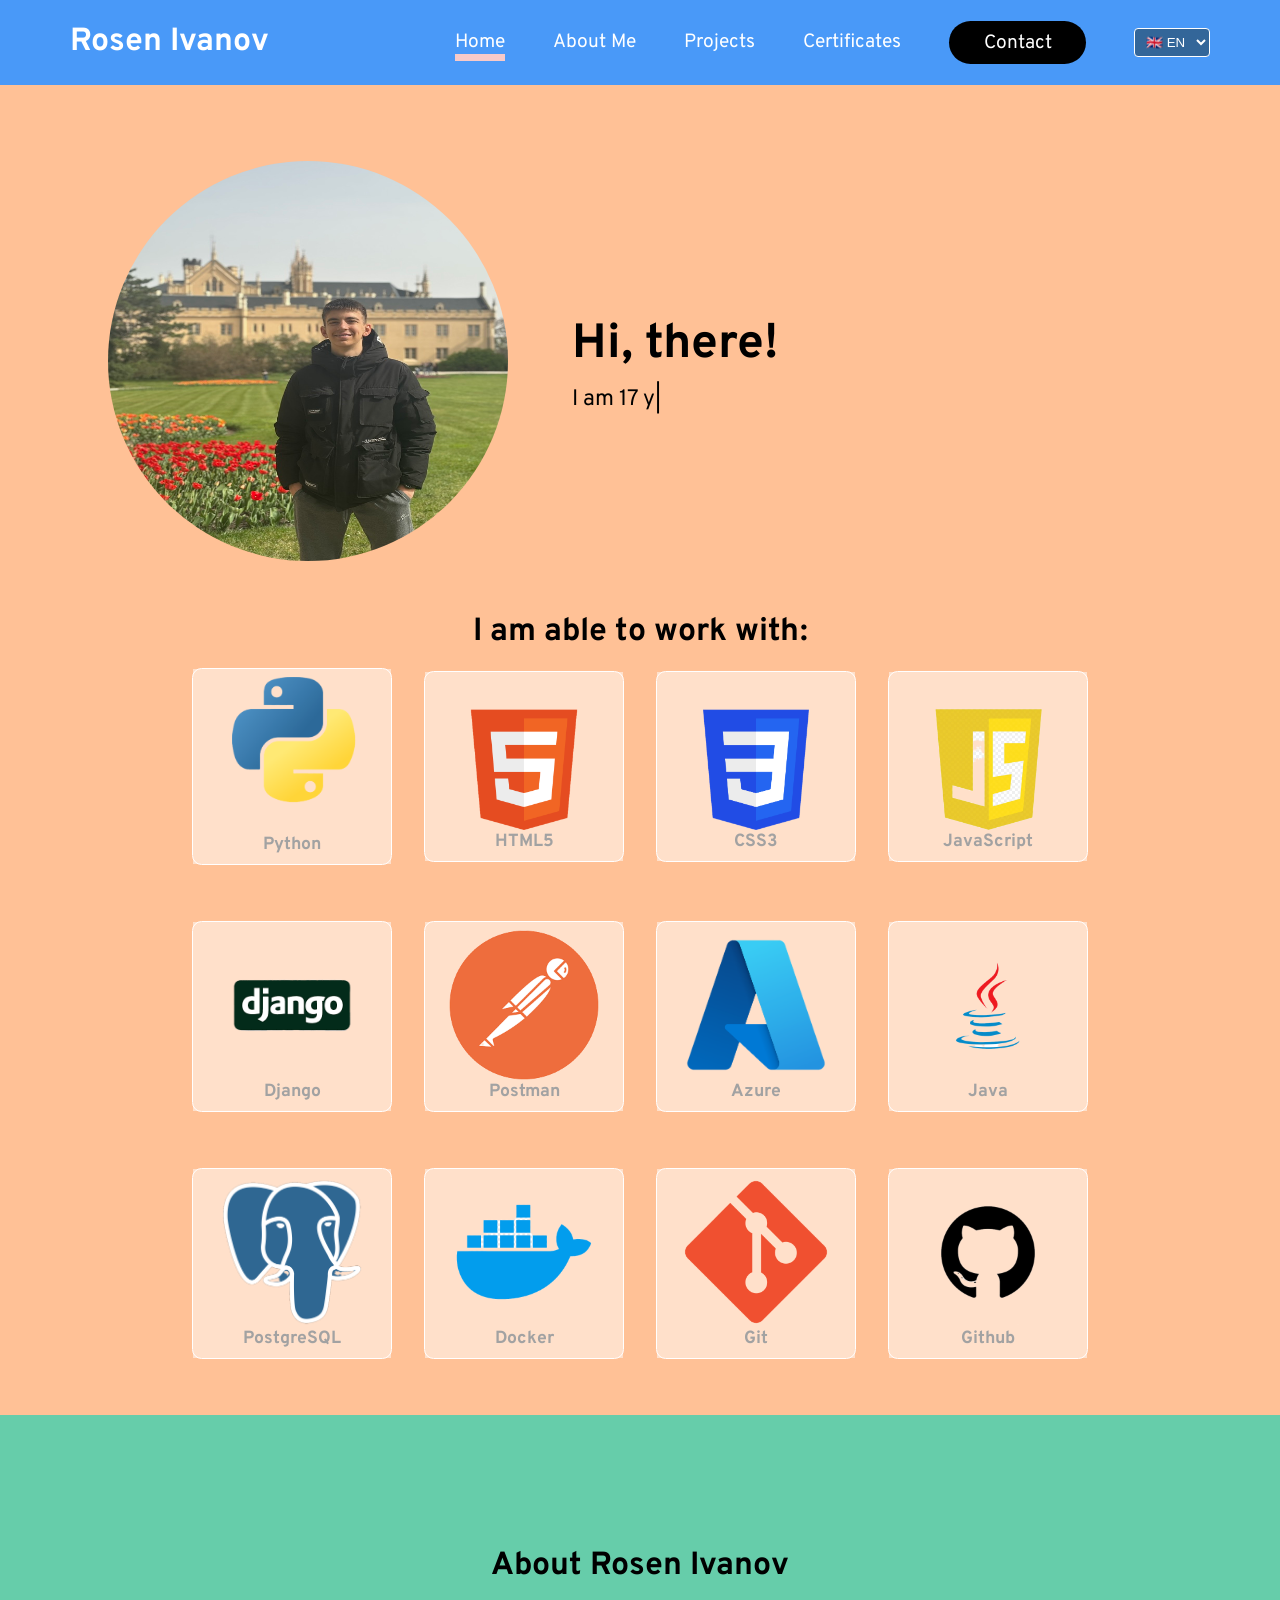
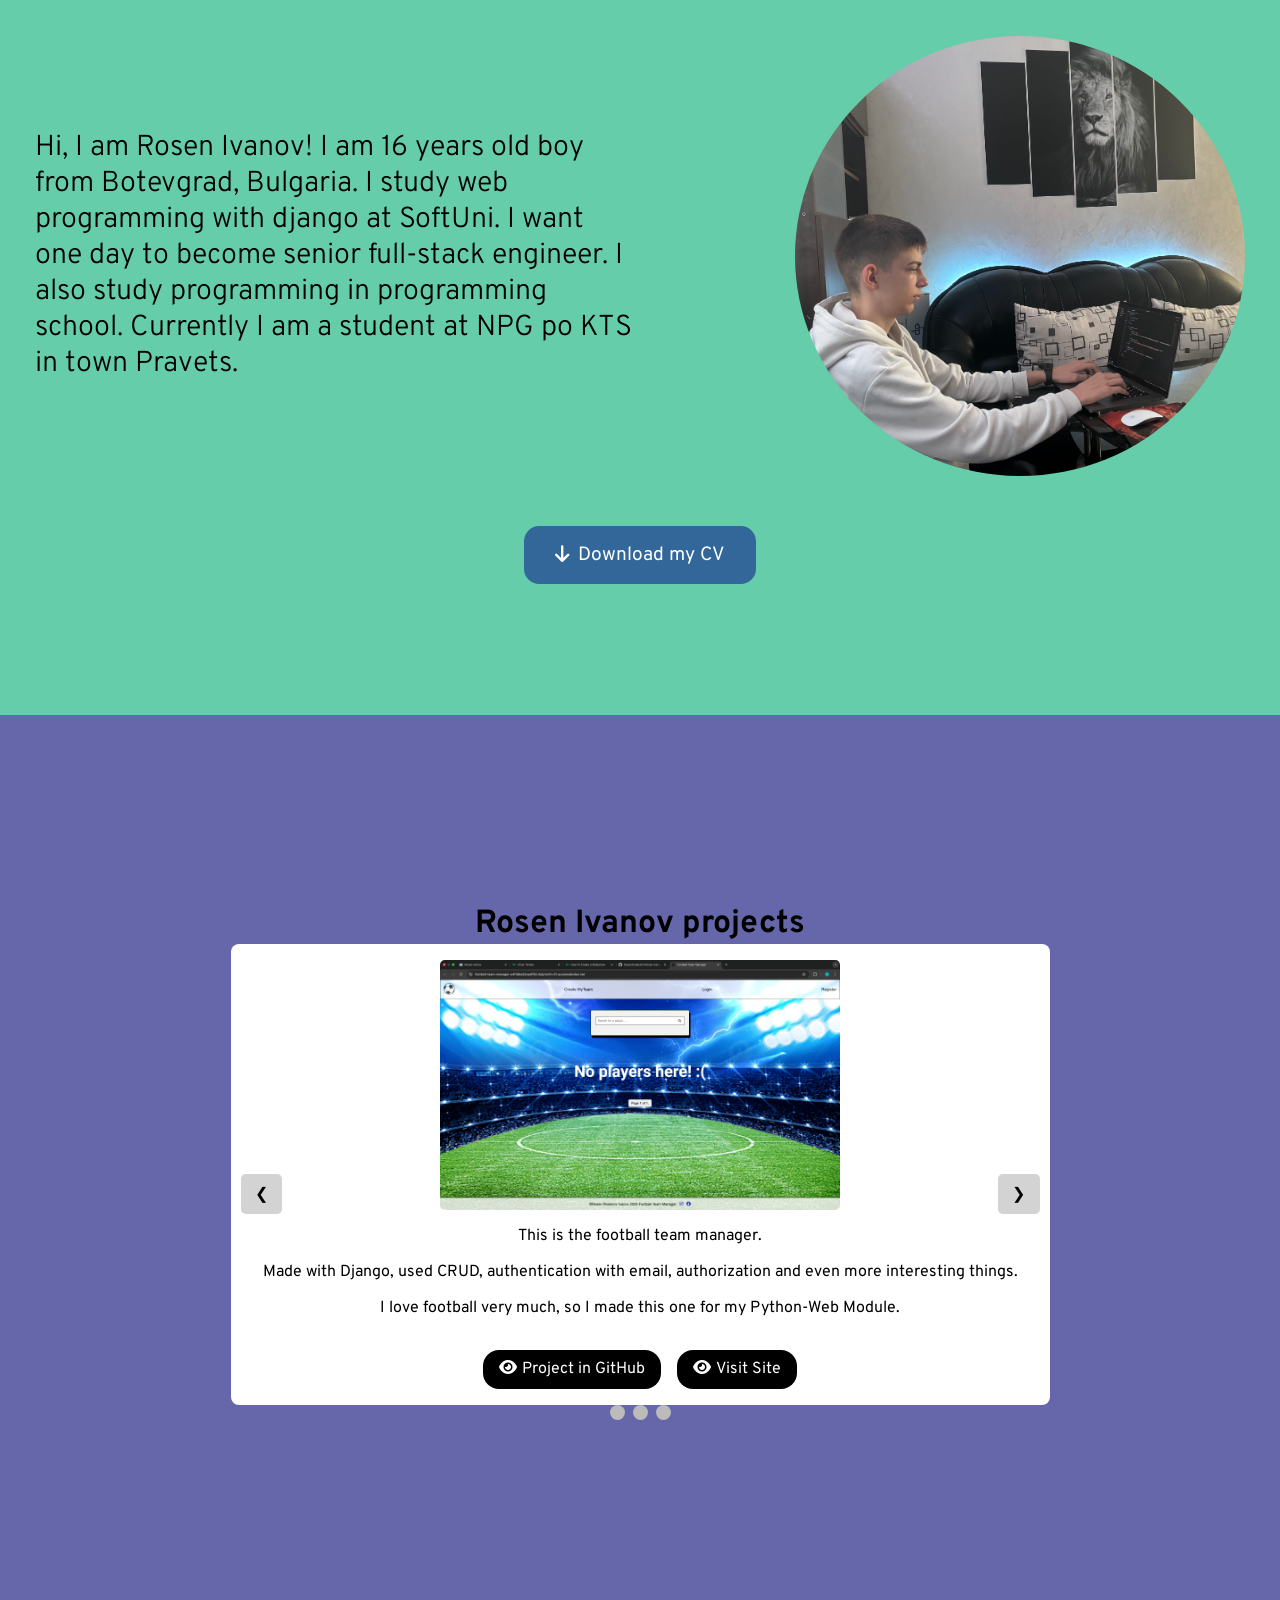
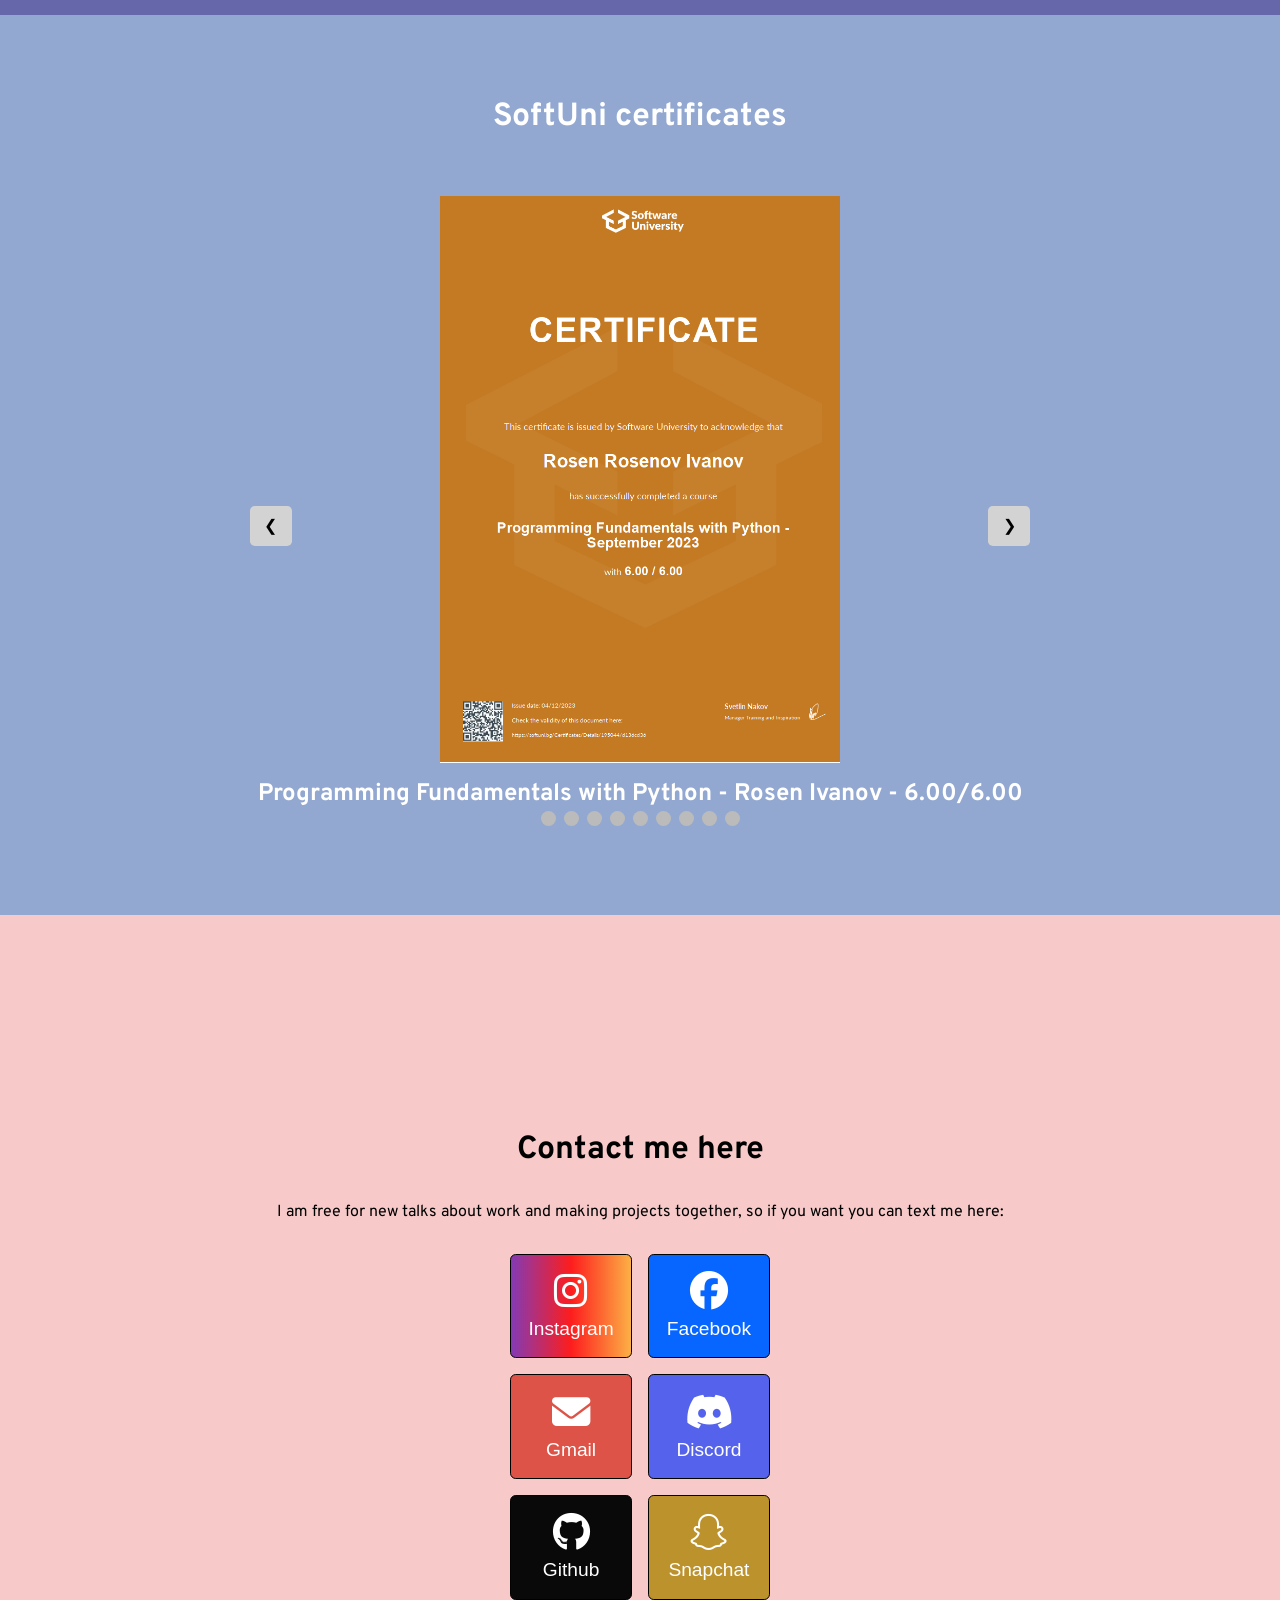
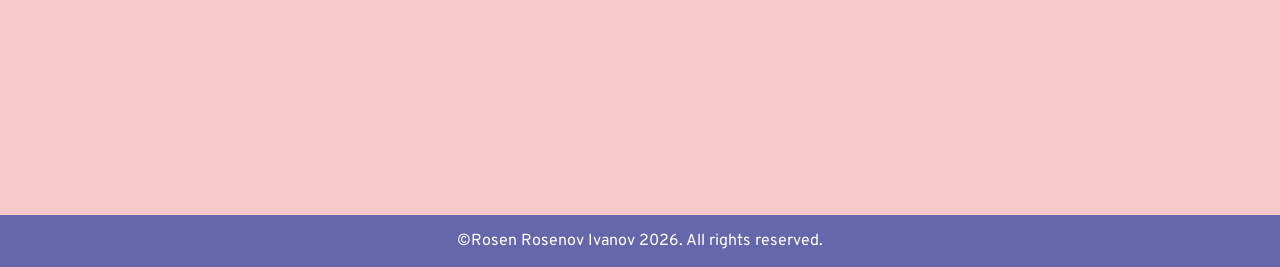
==== commit e3ca540a: "feat: changed date to 2026g" ====
--- a/index.html
+++ b/index.html
@@ -401,7 +401,7 @@
     </section>
     
     <footer>
-        <p data-i18n="footer">&copy;Rosen Rosenov Ivanov 2025. All rights reserved.</p>
+        <p data-i18n="footer">&copy;Rosen Rosenov Ivanov 2026. All rights reserved.</p>
     </footer>
     
 </body>
--- a/style.css
+++ b/style.css
@@ -550,6 +550,7 @@
     padding: 1em;
     text-align: center;
     color: white;
+    bottom: env(safe-area-inset-bottom);
 }
 
 select {
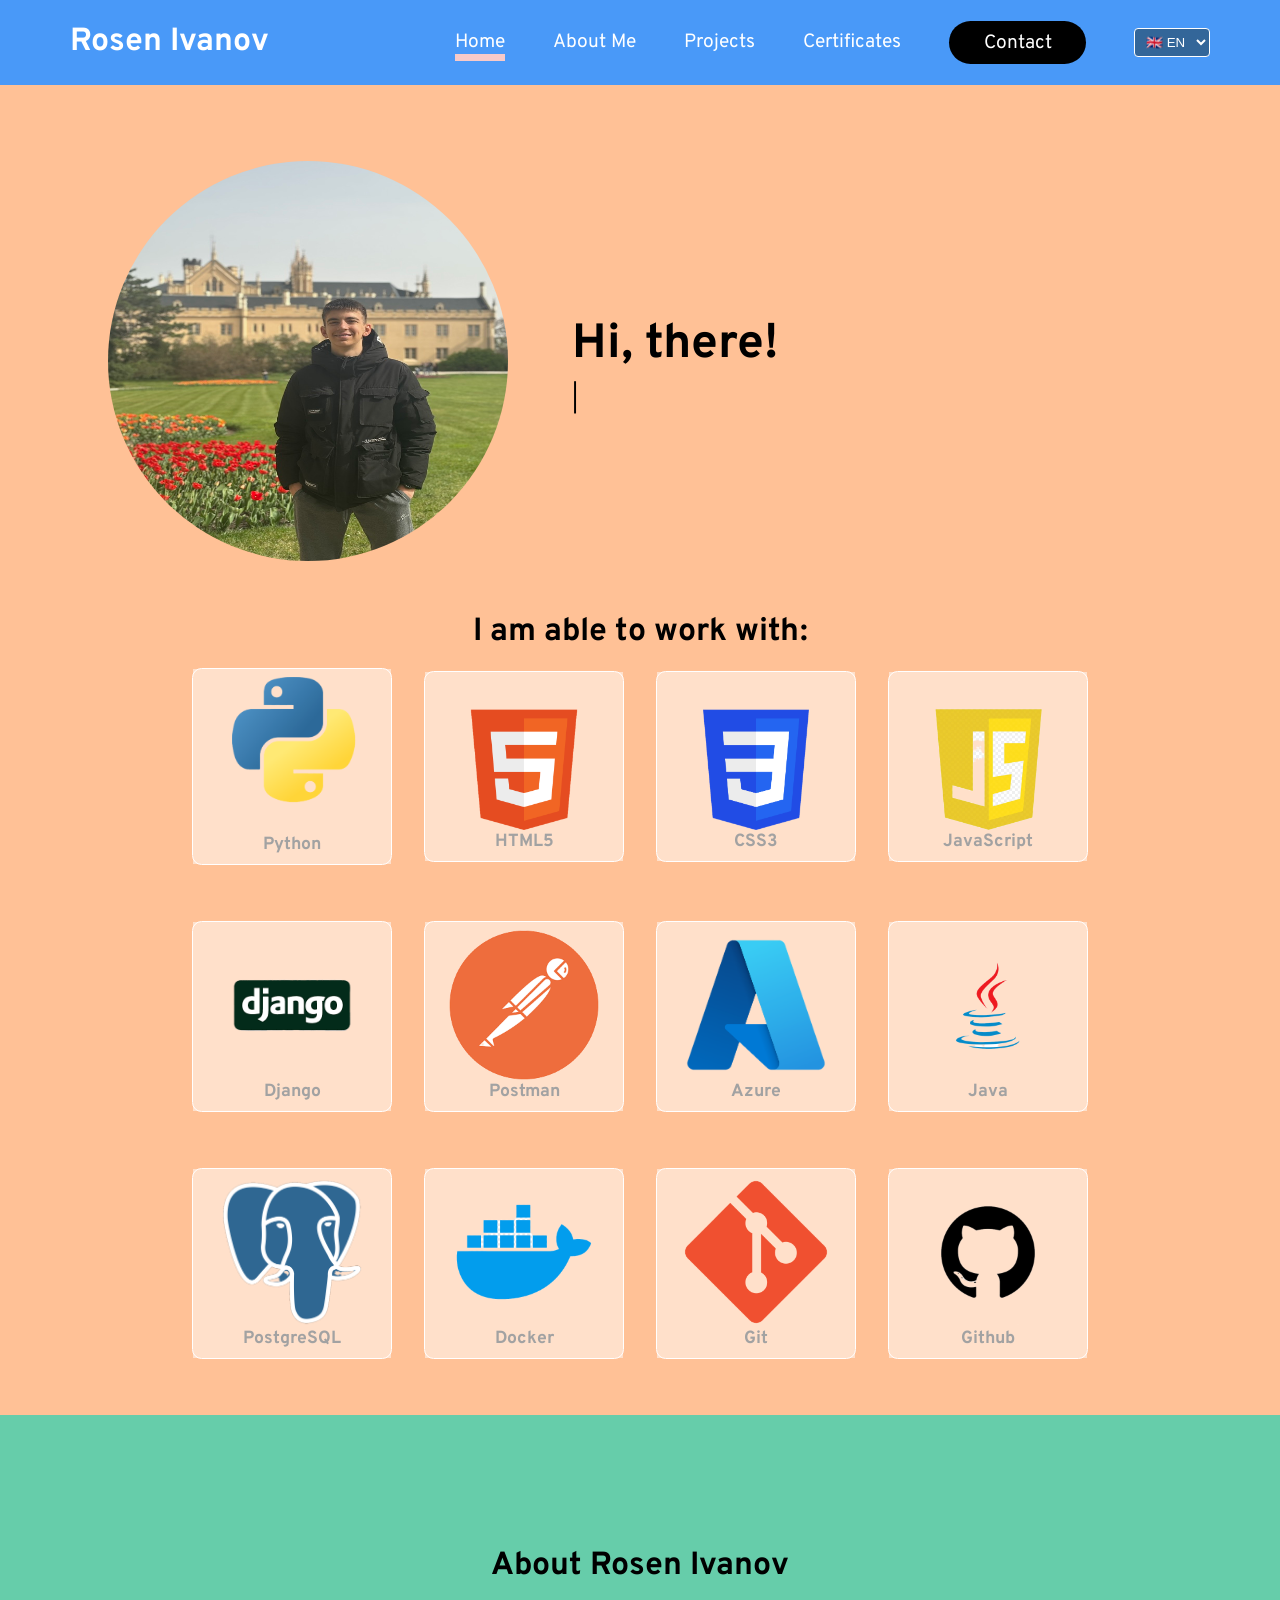
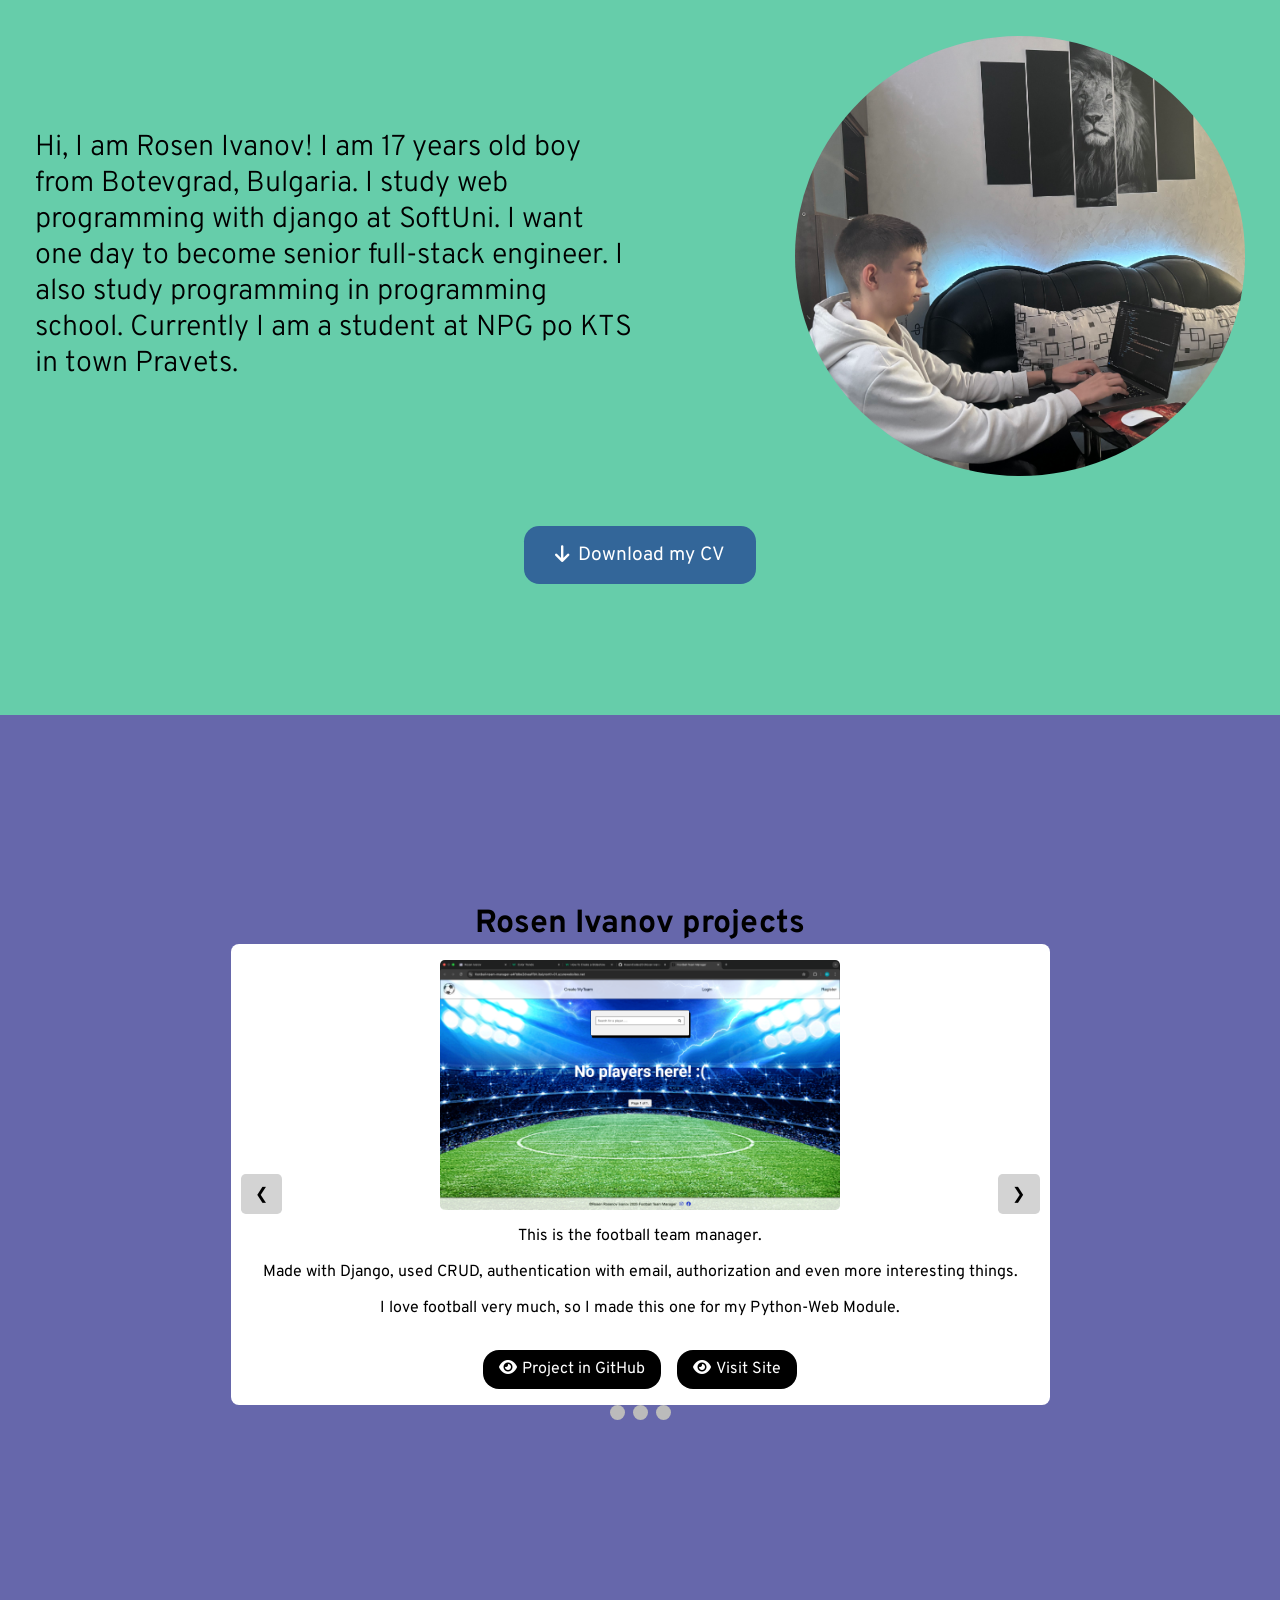
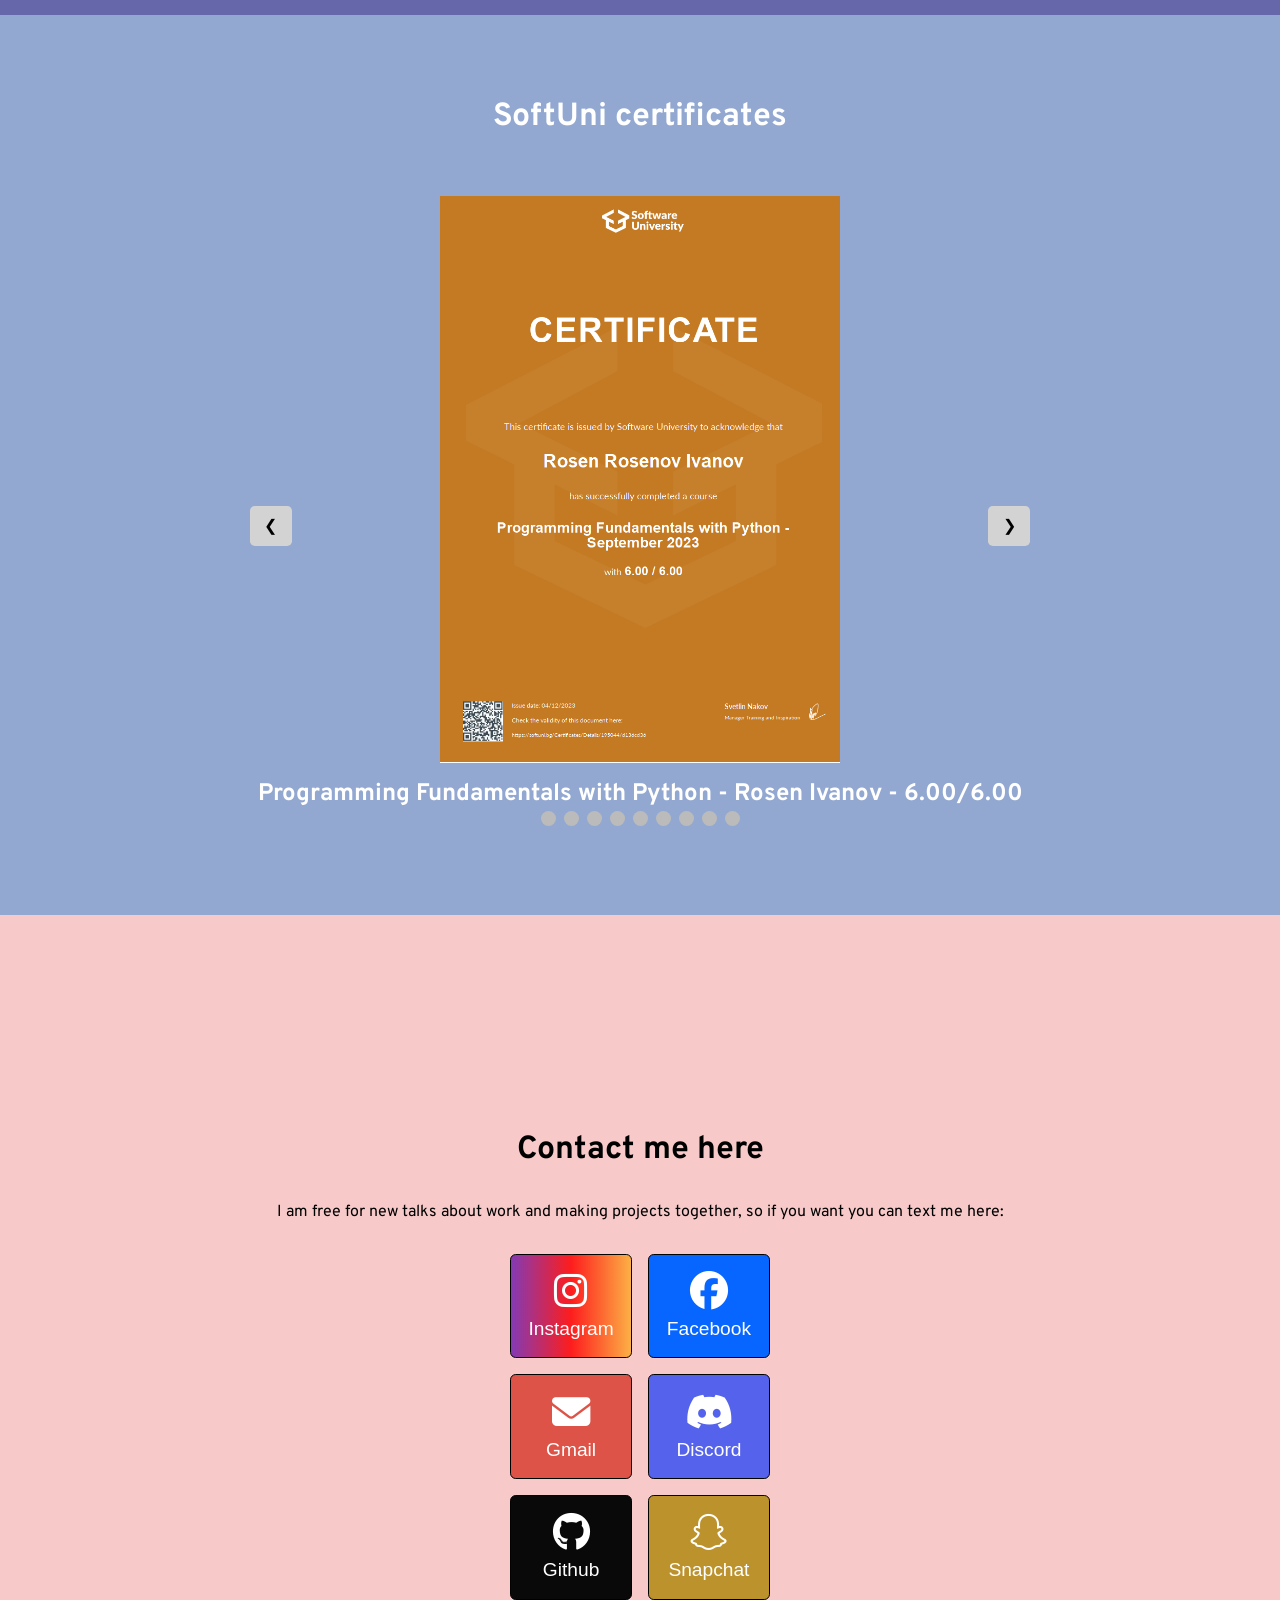
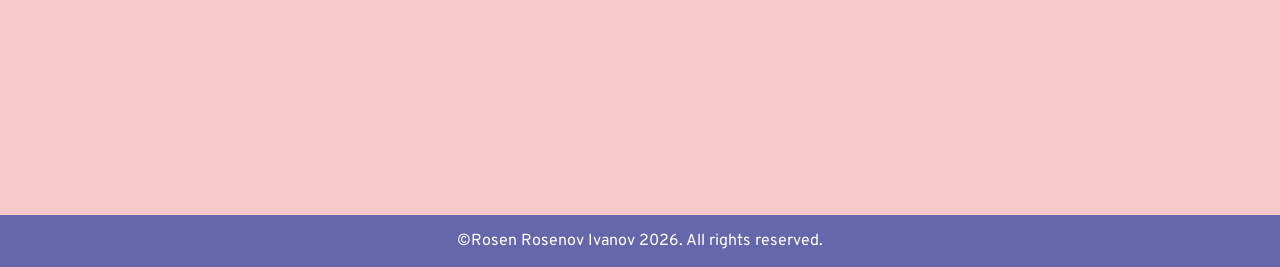
==== commit 968d3f8d: "feat: changed my age" ====
--- a/index.html
+++ b/index.html
@@ -206,7 +206,7 @@
         <h2 data-i18n="aboutRosen">About Rosen Ivanov</h2>
         <section>
             <div class="p-wrapper">
-                <p data-i18n="aboutMeInfo">Hi, I am Rosen Ivanov! I am 16 years old boy from Botevgrad, Bulgaria. I study web programming with django at SoftUni. I want one day to become senior full-stack engineer. I also study programming in programming school. Currently I am a student at NPG po KTS in town Pravets.</p>
+                <p data-i18n="aboutMeInfo">Hi, I am Rosen Ivanov! I am 17 years old boy from Botevgrad, Bulgaria. I study web programming with django at SoftUni. I want one day to become senior full-stack engineer. I also study programming in programming school. Currently I am a student at NPG po KTS in town Pravets.</p>
             </div>
             
             <div class="img-wrapper">
